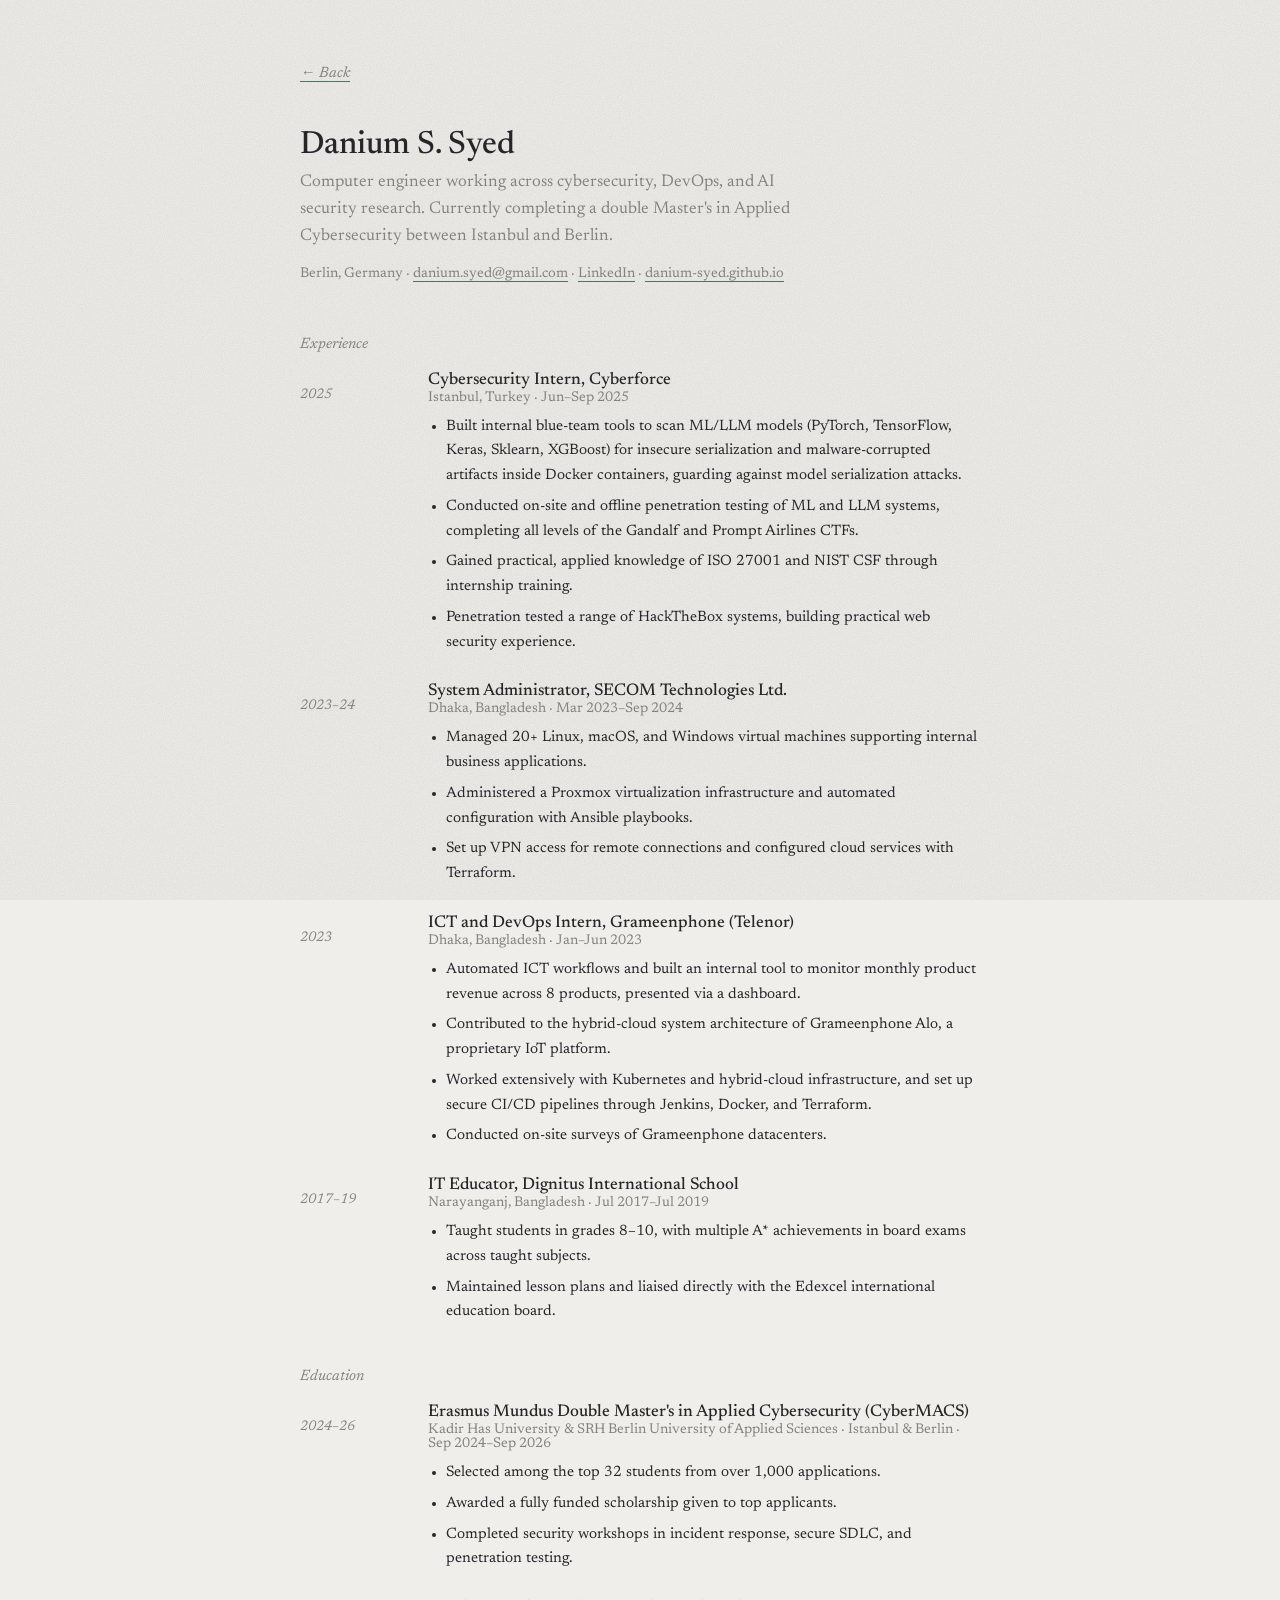
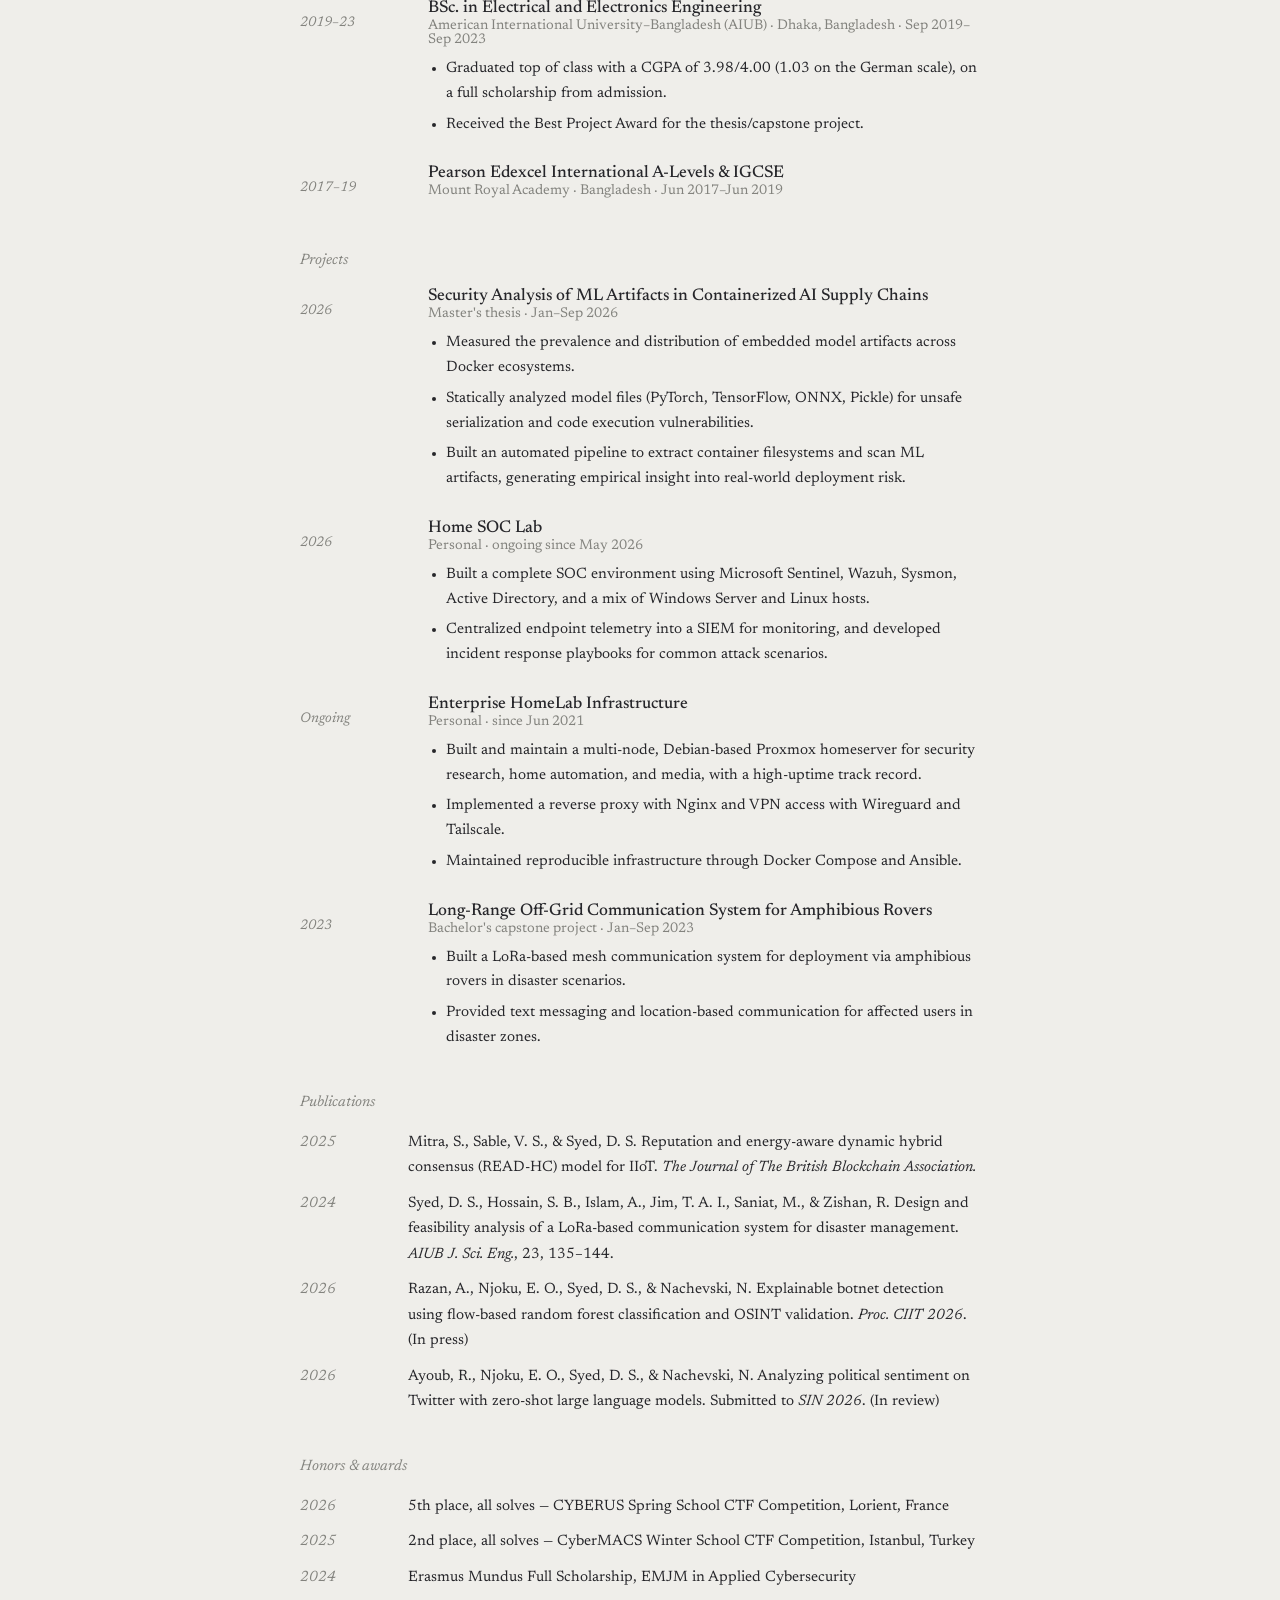
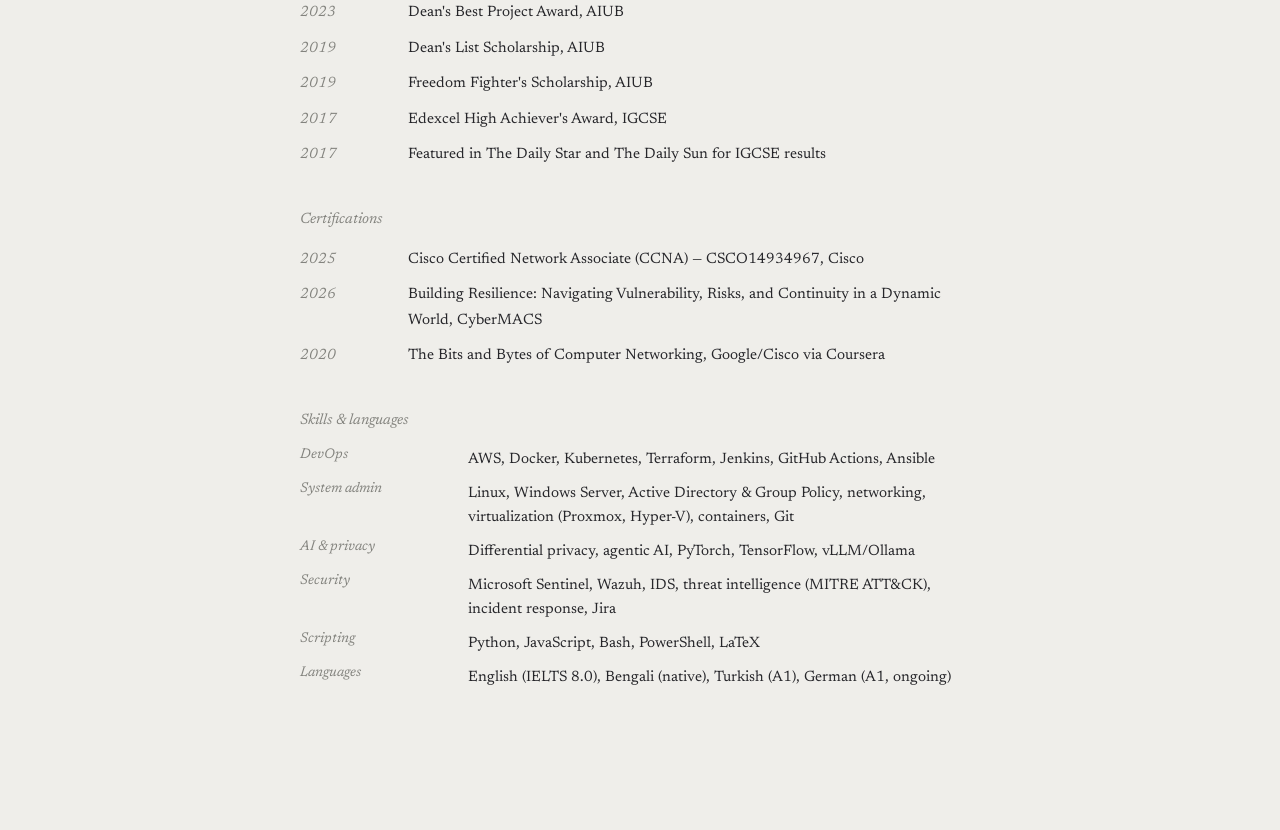
==== cv.html @ ad6dcc41 "put all css in a single stylesheet" ====
<!DOCTYPE html>
<html lang="en">
<head>
<meta charset="UTF-8">
<meta name="viewport" content="width=device-width, initial-scale=1.0">
<title>CV — Danium Syed</title>
<meta name="description" content="Extended CV of Danium Syed — computer engineer working in cybersecurity, DevOps, and AI security research.">
<link rel="preconnect" href="https://fonts.googleapis.com">
<link rel="preconnect" href="https://fonts.gstatic.com" crossorigin>
<link href="https://fonts.googleapis.com/css2?family=Newsreader:ital,wght@0,400;0,500;1,400&display=swap" rel="stylesheet">
<link rel="stylesheet" href="assets/css/main.css">
</head>
<body class="cv-page">

  <svg class="grain" xmlns="http://www.w3.org/2000/svg">
    <filter id="grain-filter">
      <feTurbulence type="fractalNoise" baseFrequency="0.9" numOctaves="2" seed="7" stitchTiles="stitch" result="noise"/>
      <feColorMatrix in="noise" type="matrix"
        values="0 0 0 0 0
                0 0 0 0 0
                0 0 0 0 0
                0 0 0 0.07 0"/>
    </filter>
    <rect width="100%" height="100%" filter="url(#grain-filter)"/>
  </svg>

  <main>
    <a class="back-link" href="index.html">&larr; Back</a>

    <header class="cv-header">
      <h1>Danium S. Syed</h1>
      <p class="tagline">Computer engineer working across cybersecurity, DevOps, and AI security research. Currently completing a double Master's in Applied Cybersecurity between Istanbul and Berlin.</p>
      <p class="contact">
        Berlin, Germany &middot;
        <a href="mailto:danium.syed@gmail.com">danium.syed@gmail.com</a> &middot;
        <a href="https://www.linkedin.com/in/danium-syed/">LinkedIn</a> &middot;
        <a href="https://danium-syed.github.io">danium-syed.github.io</a>
      </p>
    </header>

    <section>
      <h2>Experience</h2>

      <div class="entry">
        <p class="when">2025</p>
        <div>
          <p class="role">Cybersecurity Intern, Cyberforce</p>
          <p class="place">Istanbul, Turkey &middot; Jun&ndash;Sep 2025</p>
          <ul>
            <li>Built internal blue-team tools to scan ML/LLM models (PyTorch, TensorFlow, Keras, Sklearn, XGBoost) for insecure serialization and malware-corrupted artifacts inside Docker containers, guarding against model serialization attacks.</li>
            <li>Conducted on-site and offline penetration testing of ML and LLM systems, completing all levels of the Gandalf and Prompt Airlines CTFs.</li>
            <li>Gained practical, applied knowledge of ISO 27001 and NIST CSF through internship training.</li>
            <li>Penetration tested a range of HackTheBox systems, building practical web security experience.</li>
          </ul>
        </div>
      </div>

      <div class="entry">
        <p class="when">2023&ndash;24</p>
        <div>
          <p class="role">System Administrator, SECOM Technologies Ltd.</p>
          <p class="place">Dhaka, Bangladesh &middot; Mar 2023&ndash;Sep 2024</p>
          <ul>
            <li>Managed 20+ Linux, macOS, and Windows virtual machines supporting internal business applications.</li>
            <li>Administered a Proxmox virtualization infrastructure and automated configuration with Ansible playbooks.</li>
            <li>Set up VPN access for remote connections and configured cloud services with Terraform.</li>
          </ul>
        </div>
      </div>

      <div class="entry">
        <p class="when">2023</p>
        <div>
          <p class="role">ICT and DevOps Intern, Grameenphone (Telenor)</p>
          <p class="place">Dhaka, Bangladesh &middot; Jan&ndash;Jun 2023</p>
          <ul>
            <li>Automated ICT workflows and built an internal tool to monitor monthly product revenue across 8 products, presented via a dashboard.</li>
            <li>Contributed to the hybrid-cloud system architecture of Grameenphone Alo, a proprietary IoT platform.</li>
            <li>Worked extensively with Kubernetes and hybrid-cloud infrastructure, and set up secure CI/CD pipelines through Jenkins, Docker, and Terraform.</li>
            <li>Conducted on-site surveys of Grameenphone datacenters.</li>
          </ul>
        </div>
      </div>

      <div class="entry">
        <p class="when">2017&ndash;19</p>
        <div>
          <p class="role">IT Educator, Dignitus International School</p>
          <p class="place">Narayanganj, Bangladesh &middot; Jul 2017&ndash;Jul 2019</p>
          <ul>
            <li>Taught students in grades 8&ndash;10, with multiple A* achievements in board exams across taught subjects.</li>
            <li>Maintained lesson plans and liaised directly with the Edexcel international education board.</li>
          </ul>
        </div>
      </div>
    </section>

    <section>
      <h2>Education</h2>

      <div class="entry">
        <p class="when">2024&ndash;26</p>
        <div>
          <p class="role">Erasmus Mundus Double Master's in Applied Cybersecurity (CyberMACS)</p>
          <p class="place">Kadir Has University &amp; SRH Berlin University of Applied Sciences &middot; Istanbul &amp; Berlin &middot; Sep 2024&ndash;Sep 2026</p>
          <ul>
            <li>Selected among the top 32 students from over 1,000 applications.</li>
            <li>Awarded a fully funded scholarship given to top applicants.</li>
            <li>Completed security workshops in incident response, secure SDLC, and penetration testing.</li>
          </ul>
        </div>
      </div>

      <div class="entry">
        <p class="when">2019&ndash;23</p>
        <div>
          <p class="role">BSc. in Electrical and Electronics Engineering</p>
          <p class="place">American International University&ndash;Bangladesh (AIUB) &middot; Dhaka, Bangladesh &middot; Sep 2019&ndash;Sep 2023</p>
          <ul>
            <li>Graduated top of class with a CGPA of 3.98/4.00 (1.03 on the German scale), on a full scholarship from admission.</li>
            <li>Received the Best Project Award for the thesis/capstone project.</li>
          </ul>
        </div>
      </div>

      <div class="entry">
        <p class="when">2017&ndash;19</p>
        <div>
          <p class="role">Pearson Edexcel International A-Levels &amp; IGCSE</p>
          <p class="place">Mount Royal Academy &middot; Bangladesh &middot; Jun 2017&ndash;Jun 2019</p>
        </div>
      </div>
    </section>

    <section>
      <h2>Projects</h2>

      <div class="entry">
        <p class="when">2026</p>
        <div>
          <p class="role">Security Analysis of ML Artifacts in Containerized AI Supply Chains</p>
          <p class="place">Master's thesis &middot; Jan&ndash;Sep 2026</p>
          <ul>
            <li>Measured the prevalence and distribution of embedded model artifacts across Docker ecosystems.</li>
            <li>Statically analyzed model files (PyTorch, TensorFlow, ONNX, Pickle) for unsafe serialization and code execution vulnerabilities.</li>
            <li>Built an automated pipeline to extract container filesystems and scan ML artifacts, generating empirical insight into real-world deployment risk.</li>
          </ul>
        </div>
      </div>

      <div class="entry">
        <p class="when">2026</p>
        <div>
          <p class="role">Home SOC Lab</p>
          <p class="place">Personal &middot; ongoing since May 2026</p>
          <ul>
            <li>Built a complete SOC environment using Microsoft Sentinel, Wazuh, Sysmon, Active Directory, and a mix of Windows Server and Linux hosts.</li>
            <li>Centralized endpoint telemetry into a SIEM for monitoring, and developed incident response playbooks for common attack scenarios.</li>
          </ul>
        </div>
      </div>

      <div class="entry">
        <p class="when">Ongoing</p>
        <div>
          <p class="role">Enterprise HomeLab Infrastructure</p>
          <p class="place">Personal &middot; since Jun 2021</p>
          <ul>
            <li>Built and maintain a multi-node, Debian-based Proxmox homeserver for security research, home automation, and media, with a high-uptime track record.</li>
            <li>Implemented a reverse proxy with Nginx and VPN access with Wireguard and Tailscale.</li>
            <li>Maintained reproducible infrastructure through Docker Compose and Ansible.</li>
          </ul>
        </div>
      </div>

      <div class="entry">
        <p class="when">2023</p>
        <div>
          <p class="role">Long-Range Off-Grid Communication System for Amphibious Rovers</p>
          <p class="place">Bachelor's capstone project &middot; Jan&ndash;Sep 2023</p>
          <ul>
            <li>Built a LoRa-based mesh communication system for deployment via amphibious rovers in disaster scenarios.</li>
            <li>Provided text messaging and location-based communication for affected users in disaster zones.</li>
          </ul>
        </div>
      </div>
    </section>

    <section>
      <h2>Publications</h2>
      <ul class="plain-list">
        <li><span class="when">2025</span>Mitra, S., Sable, V. S., &amp; Syed, D. S. Reputation and energy-aware dynamic hybrid consensus (READ-HC) model for IIoT. <em>The Journal of The British Blockchain Association.</em></li>
        <li><span class="when">2024</span>Syed, D. S., Hossain, S. B., Islam, A., Jim, T. A. I., Saniat, M., &amp; Zishan, R. Design and feasibility analysis of a LoRa-based communication system for disaster management. <em>AIUB J. Sci. Eng.</em>, 23, 135&ndash;144.</li>
        <li><span class="when">2026</span>Razan, A., Njoku, E. O., Syed, D. S., &amp; Nachevski, N. Explainable botnet detection using flow-based random forest classification and OSINT validation. <em>Proc. CIIT 2026</em>. (In press)</li>
        <li><span class="when">2026</span>Ayoub, R., Njoku, E. O., Syed, D. S., &amp; Nachevski, N. Analyzing political sentiment on Twitter with zero-shot large language models. Submitted to <em>SIN 2026</em>. (In review)</li>
      </ul>
    </section>

    <section>
      <h2>Honors &amp; awards</h2>
      <ul class="plain-list">
        <li><span class="when">2026</span>5th place, all solves &mdash; CYBERUS Spring School CTF Competition, Lorient, France</li>
        <li><span class="when">2025</span>2nd place, all solves &mdash; CyberMACS Winter School CTF Competition, Istanbul, Turkey</li>
        <li><span class="when">2024</span>Erasmus Mundus Full Scholarship, EMJM in Applied Cybersecurity</li>
        <li><span class="when">2023</span>Dean's Best Project Award, AIUB</li>
        <li><span class="when">2019</span>Dean's List Scholarship, AIUB</li>
        <li><span class="when">2019</span>Freedom Fighter's Scholarship, AIUB</li>
        <li><span class="when">2017</span>Edexcel High Achiever's Award, IGCSE</li>
        <li><span class="when">2017</span>Featured in The Daily Star and The Daily Sun for IGCSE results</li>
      </ul>
    </section>

    <section>
      <h2>Certifications</h2>
      <ul class="plain-list">
        <li><span class="when">2025</span>Cisco Certified Network Associate (CCNA) &mdash; CSCO14934967, Cisco</li>
        <li><span class="when">2026</span>Building Resilience: Navigating Vulnerability, Risks, and Continuity in a Dynamic World, CyberMACS</li>
        <li><span class="when">2020</span>The Bits and Bytes of Computer Networking, Google/Cisco via Coursera</li>
      </ul>
    </section>

    <section>
      <h2>Skills &amp; languages</h2>
      <dl class="skills-grid">
        <dt>DevOps</dt>
        <dd>AWS, Docker, Kubernetes, Terraform, Jenkins, GitHub Actions, Ansible</dd>

        <dt>System admin</dt>
        <dd>Linux, Windows Server, Active Directory &amp; Group Policy, networking, virtualization (Proxmox, Hyper-V), containers, Git</dd>

        <dt>AI &amp; privacy</dt>
        <dd>Differential privacy, agentic AI, PyTorch, TensorFlow, vLLM/Ollama</dd>

        <dt>Security</dt>
        <dd>Microsoft Sentinel, Wazuh, IDS, threat intelligence (MITRE ATT&amp;CK), incident response, Jira</dd>

        <dt>Scripting</dt>
        <dd>Python, JavaScript, Bash, PowerShell, LaTeX</dd>

        <dt>Languages</dt>
        <dd>English (IELTS 8.0), Bengali (native), Turkish (A1), German (A1, ongoing)</dd>
      </dl>
    </section>

  </main>

</body>
</html>
---- assets/css/main.css ----
:root {
  --bg: #EFEEEA;
  --ink: #26262A;
  --ink-muted: #83837E;
  --underline: #4E7360;
  --underline-hover: #345847;
  --max-width: 560px;
}

* { box-sizing: border-box; }

html, body {
  margin: 0;
  padding: 0;
}

body {
  background: var(--bg);
  color: var(--ink);
  font-family: 'Newsreader', Georgia, serif;
  position: relative;
  overflow-x: hidden;
}

/* Grain overlay: fine SVG noise, low opacity, sits above the background,
   below the content. Purely generated — no image file, no extra bytes. */
.grain {
  position: fixed;
  inset: 0;
  width: 100%;
  height: 100%;
  pointer-events: none;
  z-index: 0;
}

main {
  position: relative;
  z-index: 1;
  max-width: var(--max-width);
  animation: fade-in 900ms ease both;
}

@keyframes fade-in {
  from { opacity: 0; }
  to { opacity: 1; }
}

a {
  color: inherit;
  text-decoration: underline;
  text-underline-offset: 4px;
  text-decoration-color: var(--underline);
  transition: text-decoration-color 150ms ease;
}

a:hover,
a:focus-visible {
  text-decoration-color: var(--underline-hover);
}

a:focus-visible {
  outline: 2px solid var(--underline-hover);
  outline-offset: 3px;
  border-radius: 2px;
}

@media (prefers-reduced-motion: reduce) {
  a { transition: none; }
  main { animation: none; }
}

/* ---------- Homepage ---------- */

body.home {
  display: flex;
  align-items: center;
  justify-content: center;
  min-height: 100vh;
  padding: 48px 24px;
}

p.intro {
  font-size: 26px;
  line-height: 1.65;
  margin: 0;
}

@media (max-width: 480px) {
  p.intro {
    font-size: 21px;
  }
}

/* ---------- CV page ---------- */

body.cv-page {
  --max-width: 680px;
  padding: 64px 24px 96px;
}

body.cv-page main {
  margin: 0 auto;
}

.back-link {
  display: inline-block;
  font-style: italic;
  font-size: 15px;
  color: var(--ink-muted);
  margin-bottom: 48px;
}

header.cv-header {
  margin-bottom: 56px;
}

header.cv-header h1 {
  font-size: 32px;
  font-weight: 500;
  margin: 0 0 8px;
}

header.cv-header p.tagline {
  font-size: 17px;
  color: var(--ink-muted);
  margin: 0 0 16px;
  max-width: 520px;
  line-height: 1.6;
}

header.cv-header p.contact {
  font-size: 14px;
  color: var(--ink-muted);
  margin: 0;
}

header.cv-header p.contact a {
  color: var(--ink-muted);
  text-decoration-color: var(--underline);
}

section {
  margin-bottom: 44px;
}

section > h2 {
  font-style: italic;
  font-weight: 400;
  font-size: 15px;
  color: var(--ink-muted);
  margin: 0 0 20px;
}

.entry {
  display: grid;
  grid-template-columns: 108px 1fr;
  gap: 4px 20px;
  margin-bottom: 28px;
}

.entry:last-child {
  margin-bottom: 0;
}

.entry .when {
  font-style: italic;
  font-size: 14px;
  color: var(--ink-muted);
  padding-top: 2px;
}

.entry .role {
  font-size: 17px;
  font-weight: 500;
  margin: 0 0 2px;
}

.entry .place {
  font-size: 14px;
  color: var(--ink-muted);
  margin: 0 0 10px;
}

.entry ul {
  margin: 0;
  padding-left: 18px;
}

.entry li {
  font-size: 15px;
  line-height: 1.65;
  margin-bottom: 6px;
}

.entry li:last-child {
  margin-bottom: 0;
}

.entry p.desc {
  font-size: 15px;
  line-height: 1.65;
  margin: 0;
}

.plain-list {
  list-style: none;
  margin: 0;
  padding: 0;
}

.plain-list li {
  font-size: 15px;
  line-height: 1.7;
  margin-bottom: 10px;
  padding-left: 108px;
  position: relative;
}

.plain-list li:last-child {
  margin-bottom: 0;
}

.plain-list li .when {
  position: absolute;
  left: 0;
  font-style: italic;
  color: var(--ink-muted);
}

.skills-grid {
  display: grid;
  grid-template-columns: 148px 1fr;
  gap: 10px 20px;
}

.skills-grid dt {
  font-size: 14px;
  color: var(--ink-muted);
  font-style: italic;
}

.skills-grid dd {
  font-size: 15px;
  margin: 0;
  line-height: 1.6;
}

@media (max-width: 560px) {
  .entry {
    grid-template-columns: 1fr;
    gap: 2px;
  }
  .entry .when {
    padding-top: 0;
  }
  .plain-list li {
    padding-left: 0;
  }
  .plain-list li .when {
    position: static;
    display: block;
  }
  .skills-grid {
    grid-template-columns: 1fr;
    gap: 2px 0;
  }
  .skills-grid dd {
    margin-bottom: 12px;
  }
}
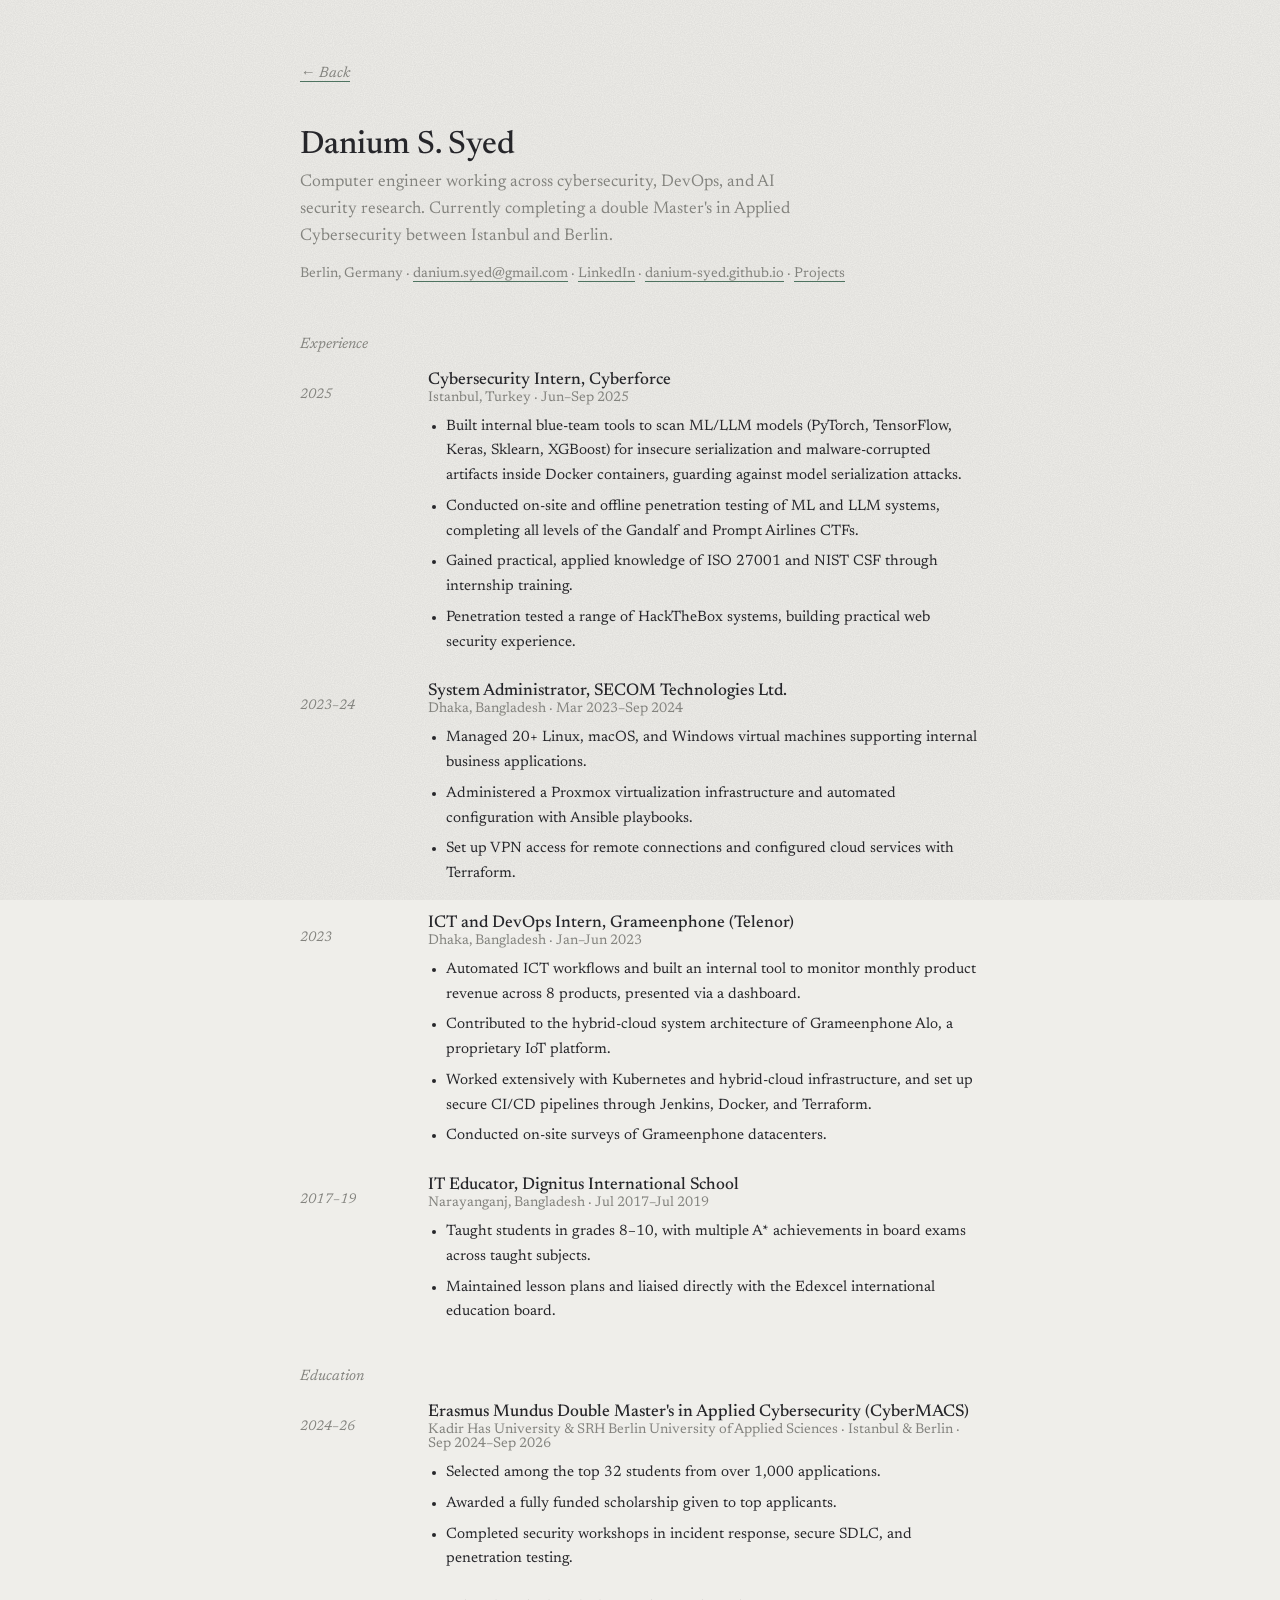
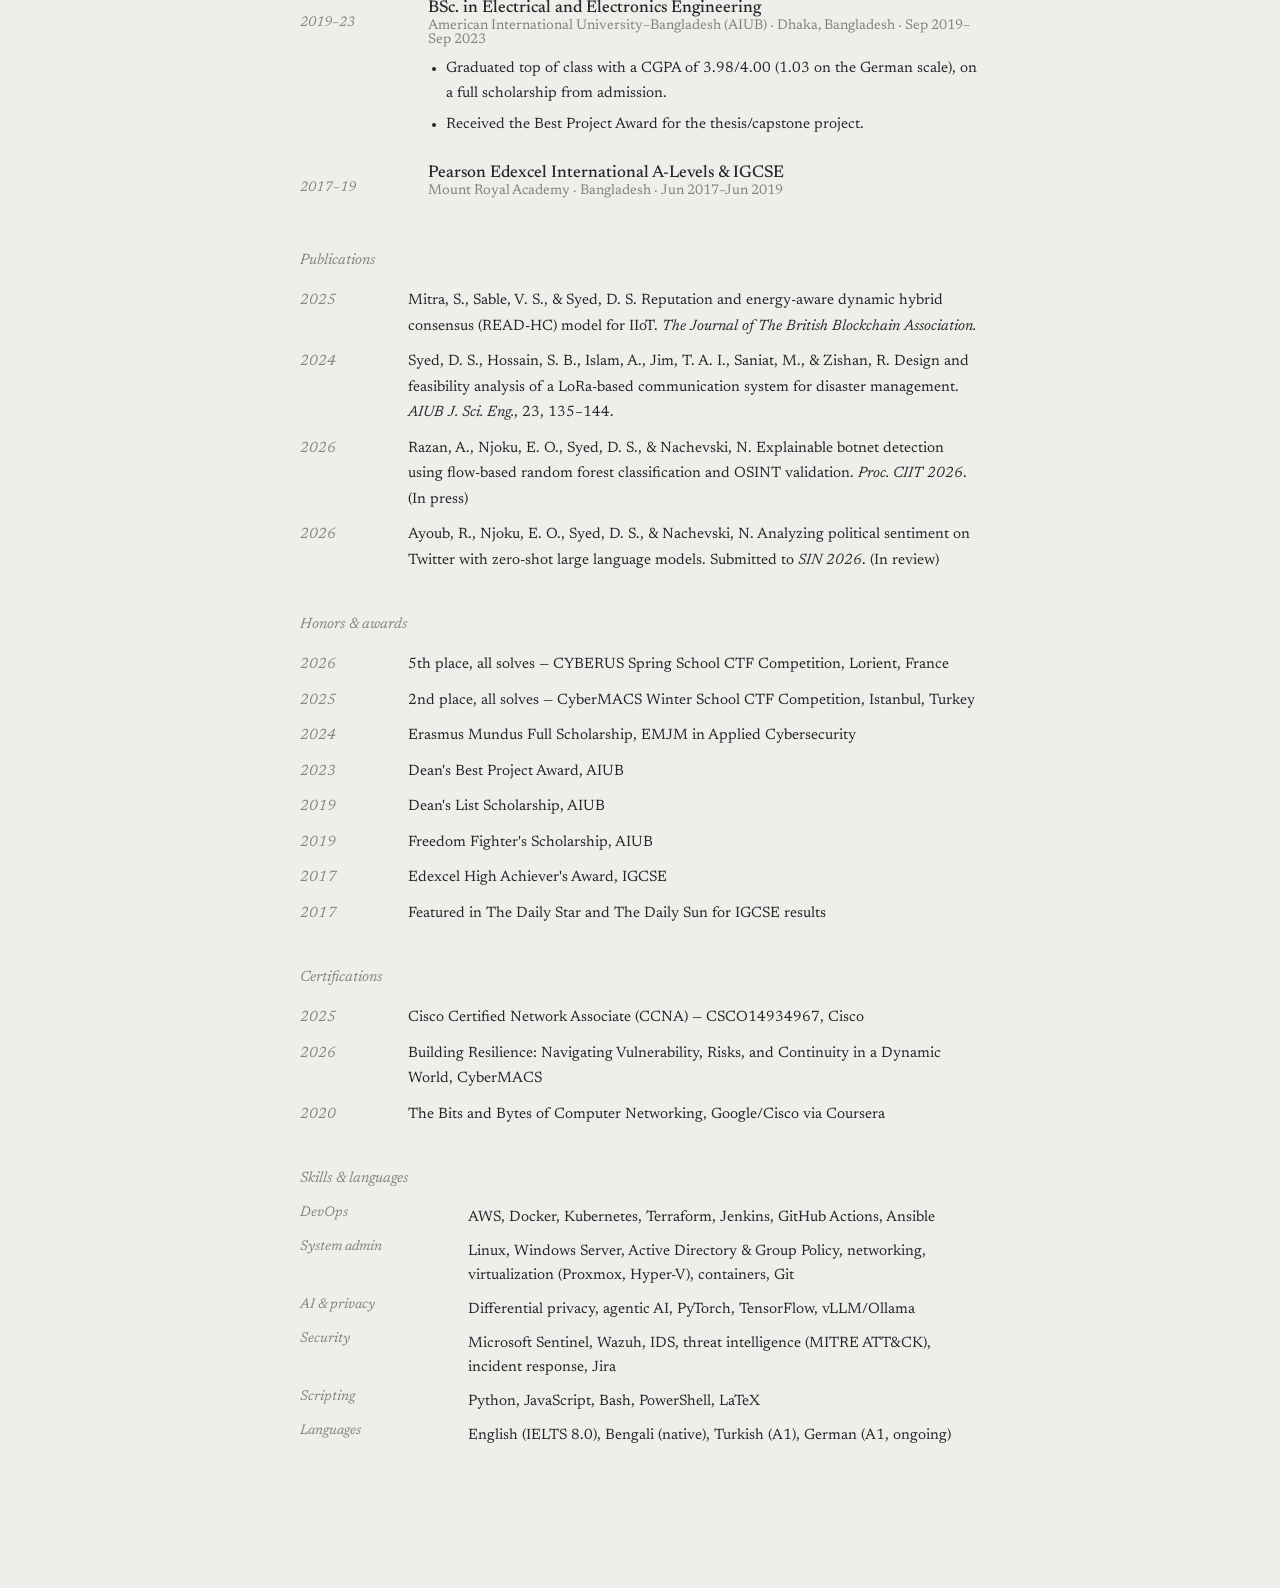
==== commit ed5f7e3f: "updated everything" ====
--- a/cv.html
+++ b/cv.html
@@ -27,14 +27,15 @@
   <main>
     <a class="back-link" href="index.html">&larr; Back</a>
 
-    <header class="cv-header">
+    <header class="page-header">
       <h1>Danium S. Syed</h1>
       <p class="tagline">Computer engineer working across cybersecurity, DevOps, and AI security research. Currently completing a double Master's in Applied Cybersecurity between Istanbul and Berlin.</p>
       <p class="contact">
         Berlin, Germany &middot;
         <a href="mailto:danium.syed@gmail.com">danium.syed@gmail.com</a> &middot;
         <a href="https://www.linkedin.com/in/danium-syed/">LinkedIn</a> &middot;
-        <a href="https://danium-syed.github.io">danium-syed.github.io</a>
+        <a href="https://danium-syed.github.io">danium-syed.github.io</a> &middot;
+        <a href="projects.html">Projects</a>
       </p>
     </header>
 
@@ -133,60 +134,6 @@
     </section>
 
     <section>
-      <h2>Projects</h2>
-
-      <div class="entry">
-        <p class="when">2026</p>
-        <div>
-          <p class="role">Security Analysis of ML Artifacts in Containerized AI Supply Chains</p>
-          <p class="place">Master's thesis &middot; Jan&ndash;Sep 2026</p>
-          <ul>
-            <li>Measured the prevalence and distribution of embedded model artifacts across Docker ecosystems.</li>
-            <li>Statically analyzed model files (PyTorch, TensorFlow, ONNX, Pickle) for unsafe serialization and code execution vulnerabilities.</li>
-            <li>Built an automated pipeline to extract container filesystems and scan ML artifacts, generating empirical insight into real-world deployment risk.</li>
-          </ul>
-        </div>
-      </div>
-
-      <div class="entry">
-        <p class="when">2026</p>
-        <div>
-          <p class="role">Home SOC Lab</p>
-          <p class="place">Personal &middot; ongoing since May 2026</p>
-          <ul>
-            <li>Built a complete SOC environment using Microsoft Sentinel, Wazuh, Sysmon, Active Directory, and a mix of Windows Server and Linux hosts.</li>
-            <li>Centralized endpoint telemetry into a SIEM for monitoring, and developed incident response playbooks for common attack scenarios.</li>
-          </ul>
-        </div>
-      </div>
-
-      <div class="entry">
-        <p class="when">Ongoing</p>
-        <div>
-          <p class="role">Enterprise HomeLab Infrastructure</p>
-          <p class="place">Personal &middot; since Jun 2021</p>
-          <ul>
-            <li>Built and maintain a multi-node, Debian-based Proxmox homeserver for security research, home automation, and media, with a high-uptime track record.</li>
-            <li>Implemented a reverse proxy with Nginx and VPN access with Wireguard and Tailscale.</li>
-            <li>Maintained reproducible infrastructure through Docker Compose and Ansible.</li>
-          </ul>
-        </div>
-      </div>
-
-      <div class="entry">
-        <p class="when">2023</p>
-        <div>
-          <p class="role">Long-Range Off-Grid Communication System for Amphibious Rovers</p>
-          <p class="place">Bachelor's capstone project &middot; Jan&ndash;Sep 2023</p>
-          <ul>
-            <li>Built a LoRa-based mesh communication system for deployment via amphibious rovers in disaster scenarios.</li>
-            <li>Provided text messaging and location-based communication for affected users in disaster zones.</li>
-          </ul>
-        </div>
-      </div>
-    </section>
-
-    <section>
       <h2>Publications</h2>
       <ul class="plain-list">
         <li><span class="when">2025</span>Mitra, S., Sable, V. S., &amp; Syed, D. S. Reputation and energy-aware dynamic hybrid consensus (READ-HC) model for IIoT. <em>The Journal of The British Blockchain Association.</em></li>
@@ -245,4 +192,4 @@
   </main>
 
 </body>
-</html>+</html>
--- a/assets/css/main.css
+++ b/assets/css/main.css
@@ -91,14 +91,16 @@
   }
 }
 
-/* ---------- CV page ---------- */
-
-body.cv-page {
+/* ---------- Long-form pages (CV, projects) ---------- */
+
+body.cv-page,
+body.projects-page {
   --max-width: 680px;
   padding: 64px 24px 96px;
 }
 
-body.cv-page main {
+body.cv-page main,
+body.projects-page main {
   margin: 0 auto;
 }
 
@@ -110,17 +112,17 @@
   margin-bottom: 48px;
 }
 
-header.cv-header {
+header.page-header {
   margin-bottom: 56px;
 }
 
-header.cv-header h1 {
+header.page-header h1 {
   font-size: 32px;
   font-weight: 500;
   margin: 0 0 8px;
 }
 
-header.cv-header p.tagline {
+header.page-header p.tagline {
   font-size: 17px;
   color: var(--ink-muted);
   margin: 0 0 16px;
@@ -128,13 +130,13 @@
   line-height: 1.6;
 }
 
-header.cv-header p.contact {
-  font-size: 14px;
-  color: var(--ink-muted);
-  margin: 0;
-}
-
-header.cv-header p.contact a {
+header.page-header p.contact {
+  font-size: 14px;
+  color: var(--ink-muted);
+  margin: 0;
+}
+
+header.page-header p.contact a {
   color: var(--ink-muted);
   text-decoration-color: var(--underline);
 }
@@ -267,4 +269,4 @@
   .skills-grid dd {
     margin-bottom: 12px;
   }
-}+}
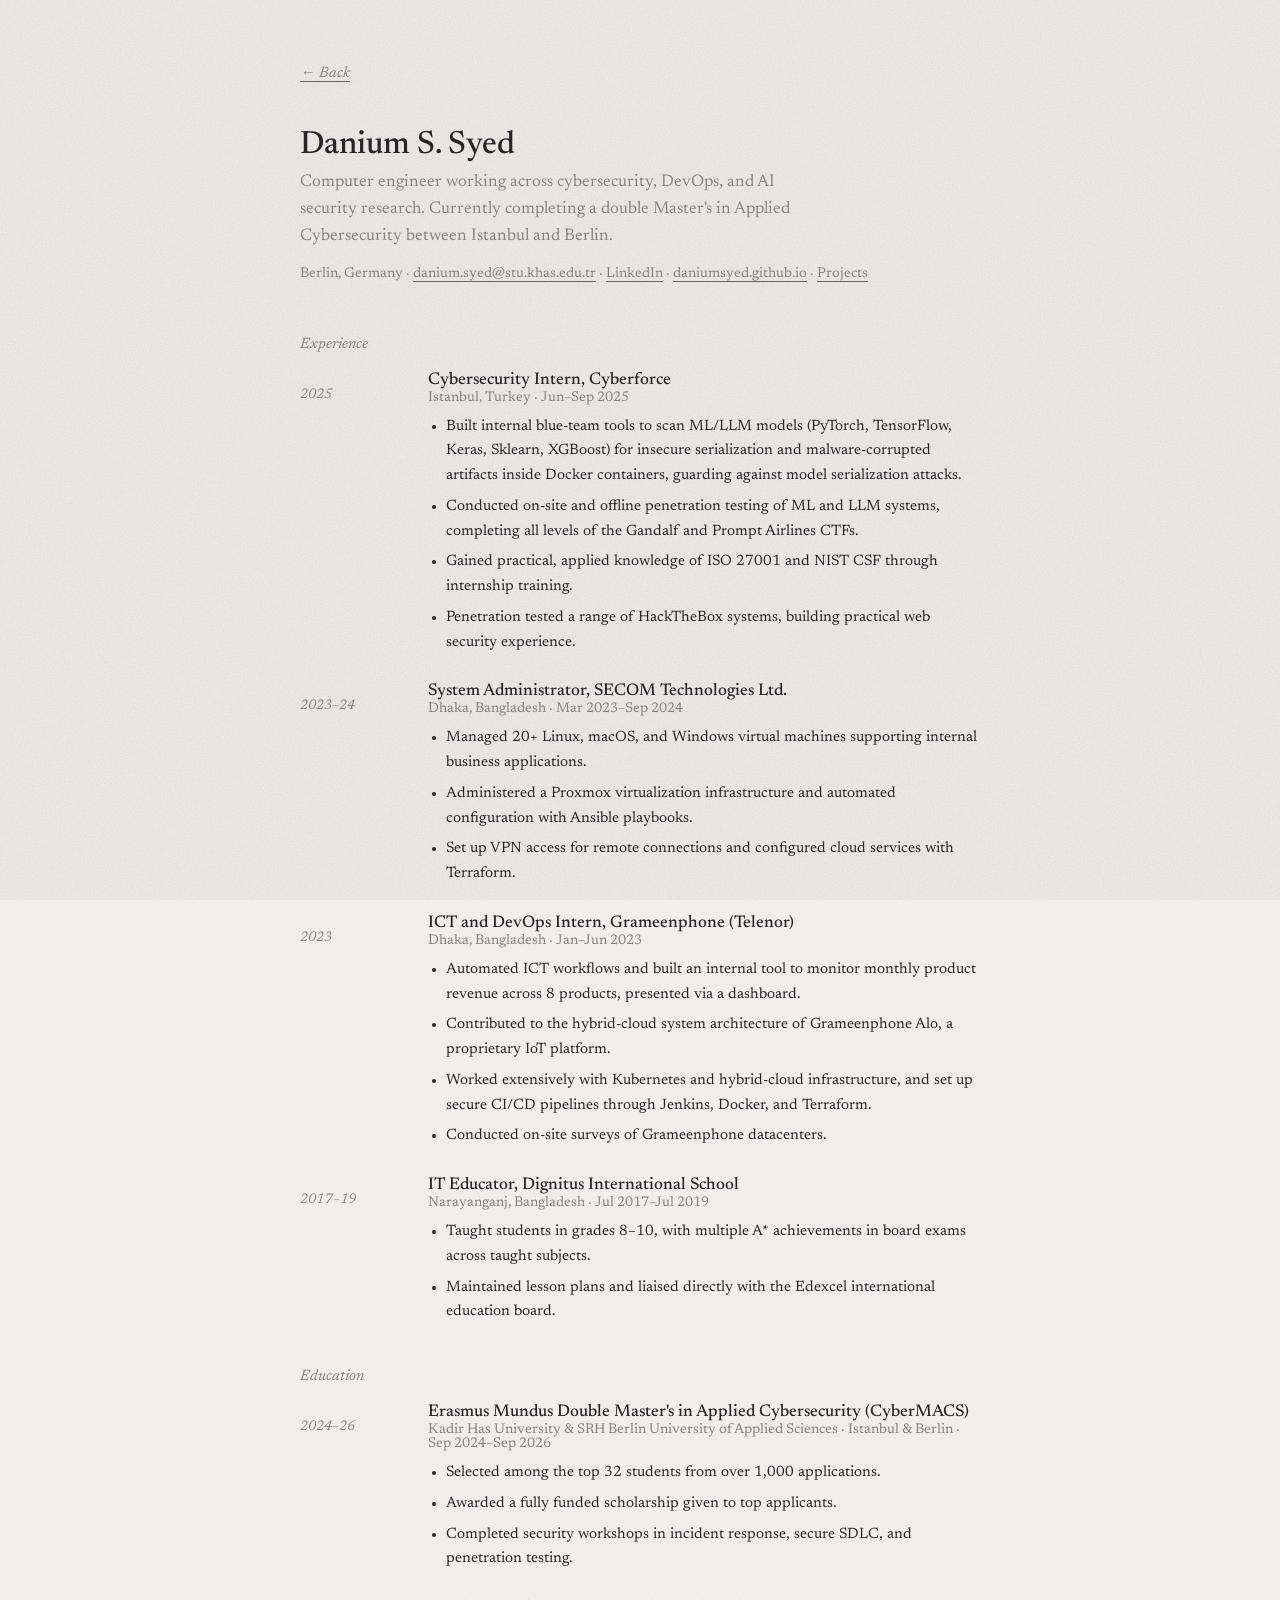
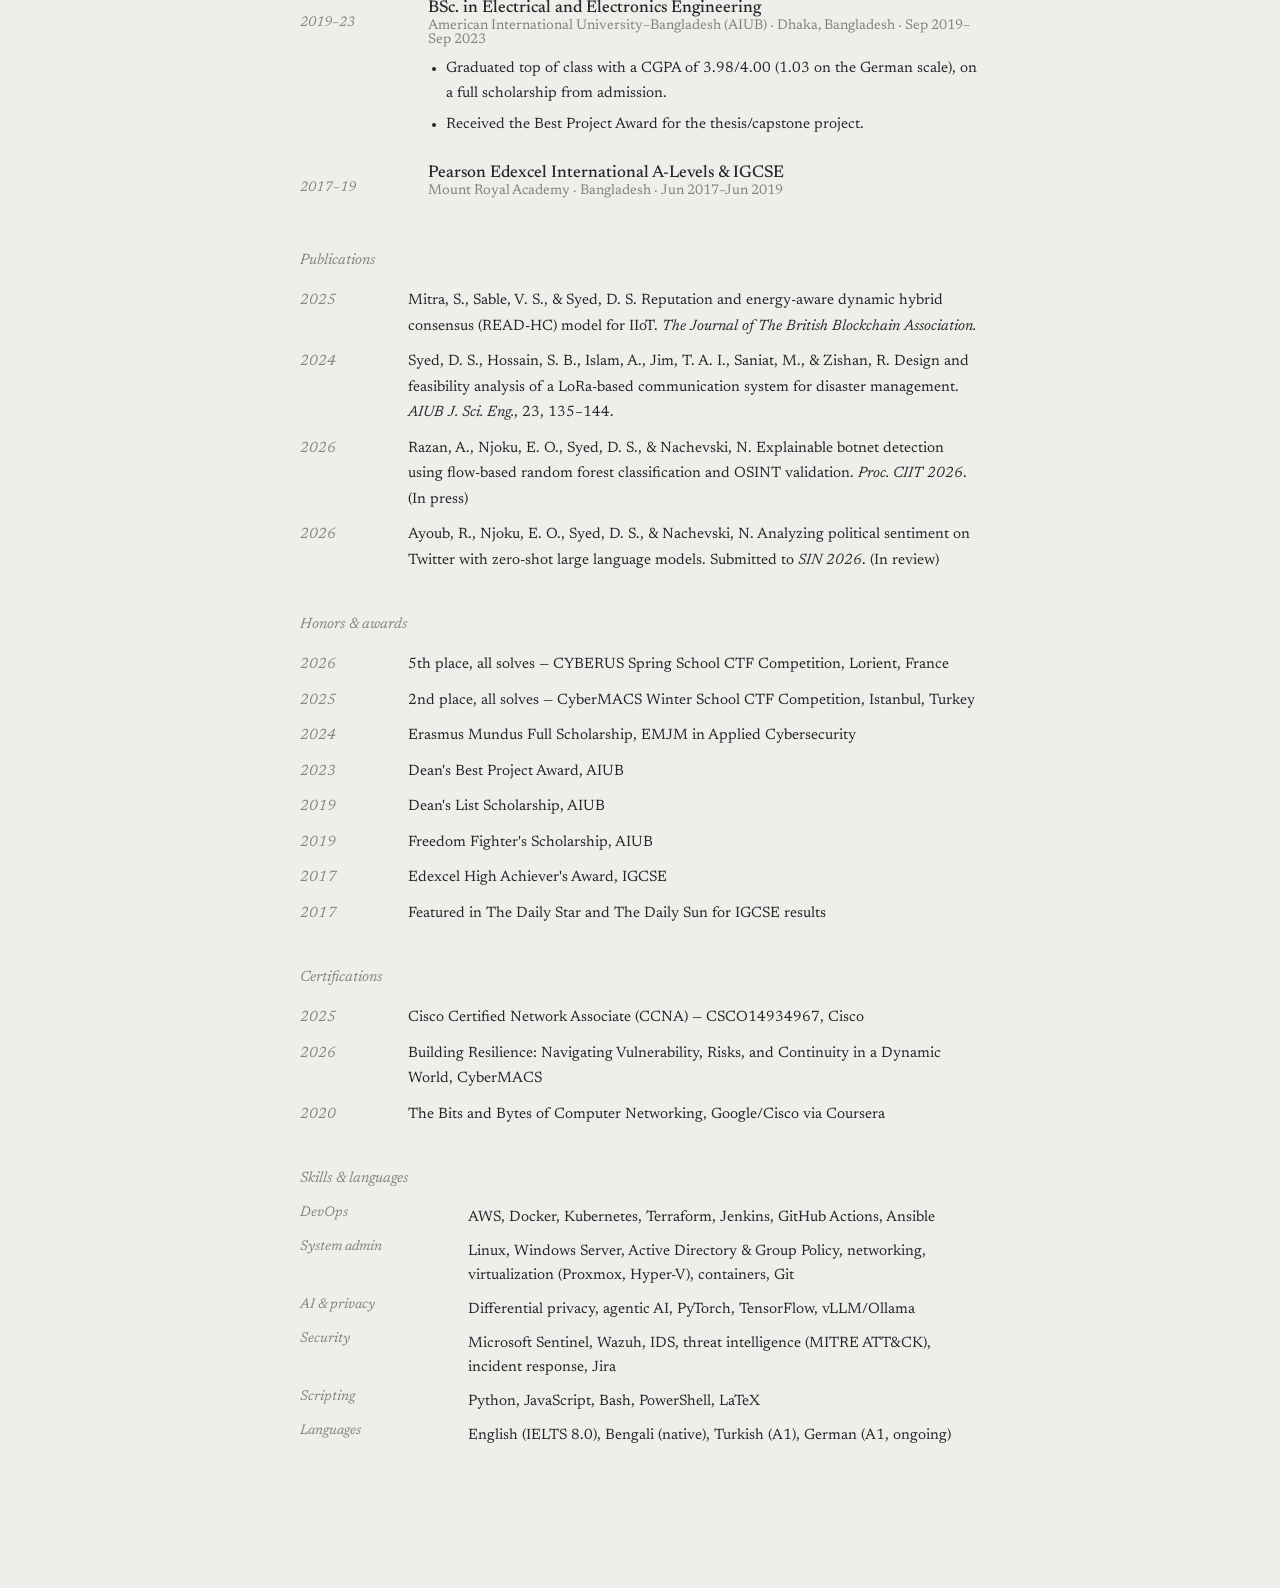
==== commit 38868096: "Update email and personal website links in cv.html" ====
--- a/cv.html
+++ b/cv.html
@@ -32,9 +32,9 @@
       <p class="tagline">Computer engineer working across cybersecurity, DevOps, and AI security research. Currently completing a double Master's in Applied Cybersecurity between Istanbul and Berlin.</p>
       <p class="contact">
         Berlin, Germany &middot;
-        <a href="mailto:danium.syed@gmail.com">danium.syed@gmail.com</a> &middot;
+        <a href="mailto:danium.syed@stu.khas.edu.tr">danium.syed@stu.khas.edu.tr</a> &middot;
         <a href="https://www.linkedin.com/in/danium-syed/">LinkedIn</a> &middot;
-        <a href="https://danium-syed.github.io">danium-syed.github.io</a> &middot;
+        <a href="https://daniumsyed.github.io">daniumsyed.github.io</a> &middot;
         <a href="projects.html">Projects</a>
       </p>
     </header>
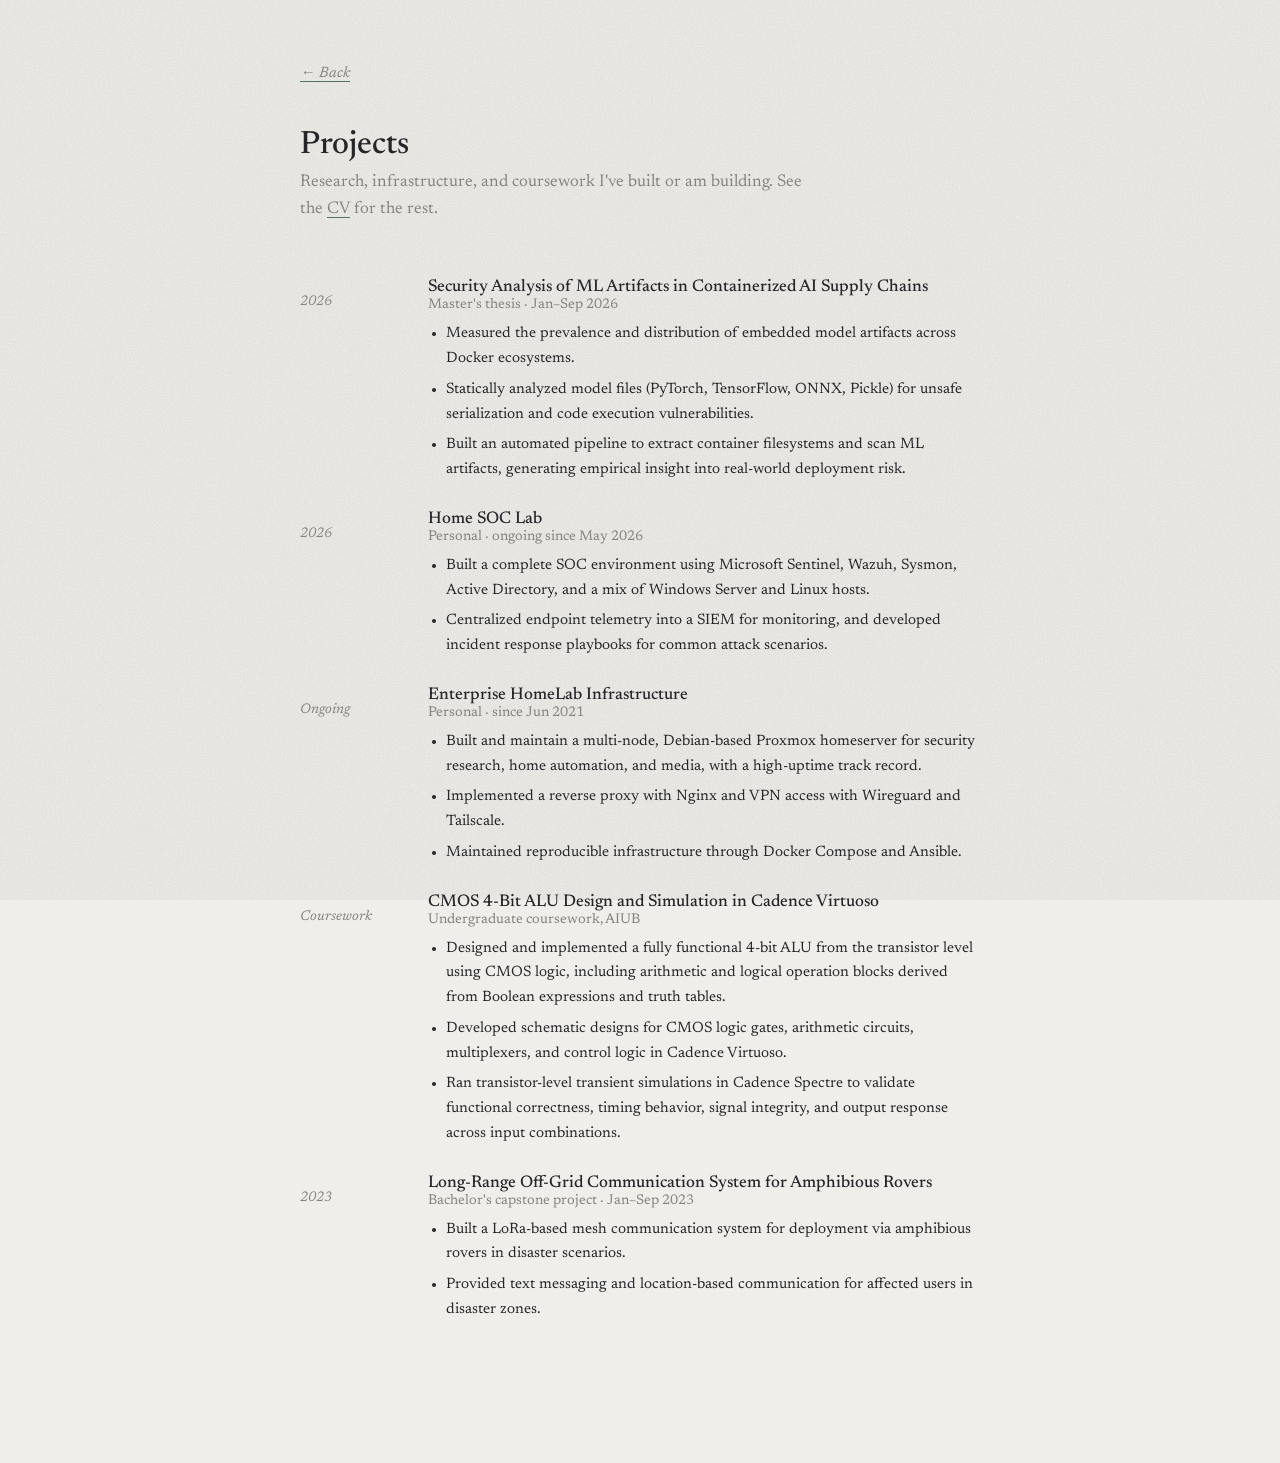
==== commit 742d85b1: "Revert "updated everything" This reverts commit ed5f7e3fc17c2ea0970831bf1068e2fb9df0897f." ====
--- a/cv.html
+++ b/cv.html
@@ -3,14 +3,14 @@
 <head>
 <meta charset="UTF-8">
 <meta name="viewport" content="width=device-width, initial-scale=1.0">
-<title>CV — Danium Syed</title>
-<meta name="description" content="Extended CV of Danium Syed — computer engineer working in cybersecurity, DevOps, and AI security research.">
+<title>Projects — Danium Syed</title>
+<meta name="description" content="Projects by Danium Syed — security research, infrastructure, and coursework.">
 <link rel="preconnect" href="https://fonts.googleapis.com">
 <link rel="preconnect" href="https://fonts.gstatic.com" crossorigin>
 <link href="https://fonts.googleapis.com/css2?family=Newsreader:ital,wght@0,400;0,500;1,400&display=swap" rel="stylesheet">
 <link rel="stylesheet" href="assets/css/main.css">
 </head>
-<body class="cv-page">
+<body class="projects-page">
 
   <svg class="grain" xmlns="http://www.w3.org/2000/svg">
     <filter id="grain-filter">
@@ -28,43 +28,58 @@
     <a class="back-link" href="index.html">&larr; Back</a>
 
     <header class="page-header">
-      <h1>Danium S. Syed</h1>
-      <p class="tagline">Computer engineer working across cybersecurity, DevOps, and AI security research. Currently completing a double Master's in Applied Cybersecurity between Istanbul and Berlin.</p>
-      <p class="contact">
-        Berlin, Germany &middot;
-        <a href="mailto:danium.syed@stu.khas.edu.tr">danium.syed@stu.khas.edu.tr</a> &middot;
-        <a href="https://www.linkedin.com/in/danium-syed/">LinkedIn</a> &middot;
-        <a href="https://daniumsyed.github.io">daniumsyed.github.io</a> &middot;
-        <a href="projects.html">Projects</a>
-      </p>
+      <h1>Projects</h1>
+      <p class="tagline">Research, infrastructure, and coursework I've built or am building. See the <a href="cv.html">CV</a> for the rest.</p>
     </header>
 
     <section>
-      <h2>Experience</h2>
-
       <div class="entry">
-        <p class="when">2025</p>
+        <p class="when">2026</p>
         <div>
-          <p class="role">Cybersecurity Intern, Cyberforce</p>
-          <p class="place">Istanbul, Turkey &middot; Jun&ndash;Sep 2025</p>
+          <p class="role">Security Analysis of ML Artifacts in Containerized AI Supply Chains</p>
+          <p class="place">Master's thesis &middot; Jan&ndash;Sep 2026</p>
           <ul>
-            <li>Built internal blue-team tools to scan ML/LLM models (PyTorch, TensorFlow, Keras, Sklearn, XGBoost) for insecure serialization and malware-corrupted artifacts inside Docker containers, guarding against model serialization attacks.</li>
-            <li>Conducted on-site and offline penetration testing of ML and LLM systems, completing all levels of the Gandalf and Prompt Airlines CTFs.</li>
-            <li>Gained practical, applied knowledge of ISO 27001 and NIST CSF through internship training.</li>
-            <li>Penetration tested a range of HackTheBox systems, building practical web security experience.</li>
+            <li>Measured the prevalence and distribution of embedded model artifacts across Docker ecosystems.</li>
+            <li>Statically analyzed model files (PyTorch, TensorFlow, ONNX, Pickle) for unsafe serialization and code execution vulnerabilities.</li>
+            <li>Built an automated pipeline to extract container filesystems and scan ML artifacts, generating empirical insight into real-world deployment risk.</li>
           </ul>
         </div>
       </div>
 
       <div class="entry">
-        <p class="when">2023&ndash;24</p>
+        <p class="when">2026</p>
         <div>
-          <p class="role">System Administrator, SECOM Technologies Ltd.</p>
-          <p class="place">Dhaka, Bangladesh &middot; Mar 2023&ndash;Sep 2024</p>
+          <p class="role">Home SOC Lab</p>
+          <p class="place">Personal &middot; ongoing since May 2026</p>
           <ul>
-            <li>Managed 20+ Linux, macOS, and Windows virtual machines supporting internal business applications.</li>
-            <li>Administered a Proxmox virtualization infrastructure and automated configuration with Ansible playbooks.</li>
-            <li>Set up VPN access for remote connections and configured cloud services with Terraform.</li>
+            <li>Built a complete SOC environment using Microsoft Sentinel, Wazuh, Sysmon, Active Directory, and a mix of Windows Server and Linux hosts.</li>
+            <li>Centralized endpoint telemetry into a SIEM for monitoring, and developed incident response playbooks for common attack scenarios.</li>
+          </ul>
+        </div>
+      </div>
+
+      <div class="entry">
+        <p class="when">Ongoing</p>
+        <div>
+          <p class="role">Enterprise HomeLab Infrastructure</p>
+          <p class="place">Personal &middot; since Jun 2021</p>
+          <ul>
+            <li>Built and maintain a multi-node, Debian-based Proxmox homeserver for security research, home automation, and media, with a high-uptime track record.</li>
+            <li>Implemented a reverse proxy with Nginx and VPN access with Wireguard and Tailscale.</li>
+            <li>Maintained reproducible infrastructure through Docker Compose and Ansible.</li>
+          </ul>
+        </div>
+      </div>
+
+      <div class="entry">
+        <p class="when">Coursework</p>
+        <div>
+          <p class="role">CMOS 4-Bit ALU Design and Simulation in Cadence Virtuoso</p>
+          <p class="place">Undergraduate coursework, AIUB</p>
+          <ul>
+            <li>Designed and implemented a fully functional 4-bit ALU from the transistor level using CMOS logic, including arithmetic and logical operation blocks derived from Boolean expressions and truth tables.</li>
+            <li>Developed schematic designs for CMOS logic gates, arithmetic circuits, multiplexers, and control logic in Cadence Virtuoso.</li>
+            <li>Ran transistor-level transient simulations in Cadence Spectre to validate functional correctness, timing behavior, signal integrity, and output response across input combinations.</li>
           </ul>
         </div>
       </div>
@@ -72,124 +87,17 @@
       <div class="entry">
         <p class="when">2023</p>
         <div>
-          <p class="role">ICT and DevOps Intern, Grameenphone (Telenor)</p>
-          <p class="place">Dhaka, Bangladesh &middot; Jan&ndash;Jun 2023</p>
+          <p class="role">Long-Range Off-Grid Communication System for Amphibious Rovers</p>
+          <p class="place">Bachelor's capstone project &middot; Jan&ndash;Sep 2023</p>
           <ul>
-            <li>Automated ICT workflows and built an internal tool to monitor monthly product revenue across 8 products, presented via a dashboard.</li>
-            <li>Contributed to the hybrid-cloud system architecture of Grameenphone Alo, a proprietary IoT platform.</li>
-            <li>Worked extensively with Kubernetes and hybrid-cloud infrastructure, and set up secure CI/CD pipelines through Jenkins, Docker, and Terraform.</li>
-            <li>Conducted on-site surveys of Grameenphone datacenters.</li>
-          </ul>
-        </div>
-      </div>
-
-      <div class="entry">
-        <p class="when">2017&ndash;19</p>
-        <div>
-          <p class="role">IT Educator, Dignitus International School</p>
-          <p class="place">Narayanganj, Bangladesh &middot; Jul 2017&ndash;Jul 2019</p>
-          <ul>
-            <li>Taught students in grades 8&ndash;10, with multiple A* achievements in board exams across taught subjects.</li>
-            <li>Maintained lesson plans and liaised directly with the Edexcel international education board.</li>
+            <li>Built a LoRa-based mesh communication system for deployment via amphibious rovers in disaster scenarios.</li>
+            <li>Provided text messaging and location-based communication for affected users in disaster zones.</li>
           </ul>
         </div>
       </div>
     </section>
 
-    <section>
-      <h2>Education</h2>
-
-      <div class="entry">
-        <p class="when">2024&ndash;26</p>
-        <div>
-          <p class="role">Erasmus Mundus Double Master's in Applied Cybersecurity (CyberMACS)</p>
-          <p class="place">Kadir Has University &amp; SRH Berlin University of Applied Sciences &middot; Istanbul &amp; Berlin &middot; Sep 2024&ndash;Sep 2026</p>
-          <ul>
-            <li>Selected among the top 32 students from over 1,000 applications.</li>
-            <li>Awarded a fully funded scholarship given to top applicants.</li>
-            <li>Completed security workshops in incident response, secure SDLC, and penetration testing.</li>
-          </ul>
-        </div>
-      </div>
-
-      <div class="entry">
-        <p class="when">2019&ndash;23</p>
-        <div>
-          <p class="role">BSc. in Electrical and Electronics Engineering</p>
-          <p class="place">American International University&ndash;Bangladesh (AIUB) &middot; Dhaka, Bangladesh &middot; Sep 2019&ndash;Sep 2023</p>
-          <ul>
-            <li>Graduated top of class with a CGPA of 3.98/4.00 (1.03 on the German scale), on a full scholarship from admission.</li>
-            <li>Received the Best Project Award for the thesis/capstone project.</li>
-          </ul>
-        </div>
-      </div>
-
-      <div class="entry">
-        <p class="when">2017&ndash;19</p>
-        <div>
-          <p class="role">Pearson Edexcel International A-Levels &amp; IGCSE</p>
-          <p class="place">Mount Royal Academy &middot; Bangladesh &middot; Jun 2017&ndash;Jun 2019</p>
-        </div>
-      </div>
-    </section>
-
-    <section>
-      <h2>Publications</h2>
-      <ul class="plain-list">
-        <li><span class="when">2025</span>Mitra, S., Sable, V. S., &amp; Syed, D. S. Reputation and energy-aware dynamic hybrid consensus (READ-HC) model for IIoT. <em>The Journal of The British Blockchain Association.</em></li>
-        <li><span class="when">2024</span>Syed, D. S., Hossain, S. B., Islam, A., Jim, T. A. I., Saniat, M., &amp; Zishan, R. Design and feasibility analysis of a LoRa-based communication system for disaster management. <em>AIUB J. Sci. Eng.</em>, 23, 135&ndash;144.</li>
-        <li><span class="when">2026</span>Razan, A., Njoku, E. O., Syed, D. S., &amp; Nachevski, N. Explainable botnet detection using flow-based random forest classification and OSINT validation. <em>Proc. CIIT 2026</em>. (In press)</li>
-        <li><span class="when">2026</span>Ayoub, R., Njoku, E. O., Syed, D. S., &amp; Nachevski, N. Analyzing political sentiment on Twitter with zero-shot large language models. Submitted to <em>SIN 2026</em>. (In review)</li>
-      </ul>
-    </section>
-
-    <section>
-      <h2>Honors &amp; awards</h2>
-      <ul class="plain-list">
-        <li><span class="when">2026</span>5th place, all solves &mdash; CYBERUS Spring School CTF Competition, Lorient, France</li>
-        <li><span class="when">2025</span>2nd place, all solves &mdash; CyberMACS Winter School CTF Competition, Istanbul, Turkey</li>
-        <li><span class="when">2024</span>Erasmus Mundus Full Scholarship, EMJM in Applied Cybersecurity</li>
-        <li><span class="when">2023</span>Dean's Best Project Award, AIUB</li>
-        <li><span class="when">2019</span>Dean's List Scholarship, AIUB</li>
-        <li><span class="when">2019</span>Freedom Fighter's Scholarship, AIUB</li>
-        <li><span class="when">2017</span>Edexcel High Achiever's Award, IGCSE</li>
-        <li><span class="when">2017</span>Featured in The Daily Star and The Daily Sun for IGCSE results</li>
-      </ul>
-    </section>
-
-    <section>
-      <h2>Certifications</h2>
-      <ul class="plain-list">
-        <li><span class="when">2025</span>Cisco Certified Network Associate (CCNA) &mdash; CSCO14934967, Cisco</li>
-        <li><span class="when">2026</span>Building Resilience: Navigating Vulnerability, Risks, and Continuity in a Dynamic World, CyberMACS</li>
-        <li><span class="when">2020</span>The Bits and Bytes of Computer Networking, Google/Cisco via Coursera</li>
-      </ul>
-    </section>
-
-    <section>
-      <h2>Skills &amp; languages</h2>
-      <dl class="skills-grid">
-        <dt>DevOps</dt>
-        <dd>AWS, Docker, Kubernetes, Terraform, Jenkins, GitHub Actions, Ansible</dd>
-
-        <dt>System admin</dt>
-        <dd>Linux, Windows Server, Active Directory &amp; Group Policy, networking, virtualization (Proxmox, Hyper-V), containers, Git</dd>
-
-        <dt>AI &amp; privacy</dt>
-        <dd>Differential privacy, agentic AI, PyTorch, TensorFlow, vLLM/Ollama</dd>
-
-        <dt>Security</dt>
-        <dd>Microsoft Sentinel, Wazuh, IDS, threat intelligence (MITRE ATT&amp;CK), incident response, Jira</dd>
-
-        <dt>Scripting</dt>
-        <dd>Python, JavaScript, Bash, PowerShell, LaTeX</dd>
-
-        <dt>Languages</dt>
-        <dd>English (IELTS 8.0), Bengali (native), Turkish (A1), German (A1, ongoing)</dd>
-      </dl>
-    </section>
-
   </main>
 
 </body>
-</html>
+</html>
--- a/assets/css/main.css
+++ b/assets/css/main.css
@@ -67,6 +67,7 @@
 @media (prefers-reduced-motion: reduce) {
   a { transition: none; }
   main { animation: none; }
+  body.home { animation: none; }
 }
 
 /* ---------- Homepage ---------- */
@@ -77,6 +78,20 @@
   justify-content: center;
   min-height: 100vh;
   padding: 48px 24px;
+  background-color: var(--bg);
+  background-image:
+    radial-gradient(circle at 20% 25%, rgba(143, 194, 163, 0.30), transparent 55%),
+    radial-gradient(circle at 80% 75%, rgba(185, 158, 118, 0.24), transparent 55%),
+    radial-gradient(circle at 50% 50%, rgba(131, 131, 126, 0.18), transparent 60%);
+  background-size: 200% 200%;
+  background-repeat: no-repeat;
+  animation: ambient-shift 34s ease-in-out infinite alternate;
+}
+
+@keyframes ambient-shift {
+  0%   { background-position: 0% 0%,   100% 100%, 50% 50%; }
+  50%  { background-position: 60% 40%, 30% 70%,   40% 60%; }
+  100% { background-position: 100% 100%, 0% 0%,   60% 40%; }
 }
 
 p.intro {
@@ -269,4 +284,4 @@
   .skills-grid dd {
     margin-bottom: 12px;
   }
-}
+}
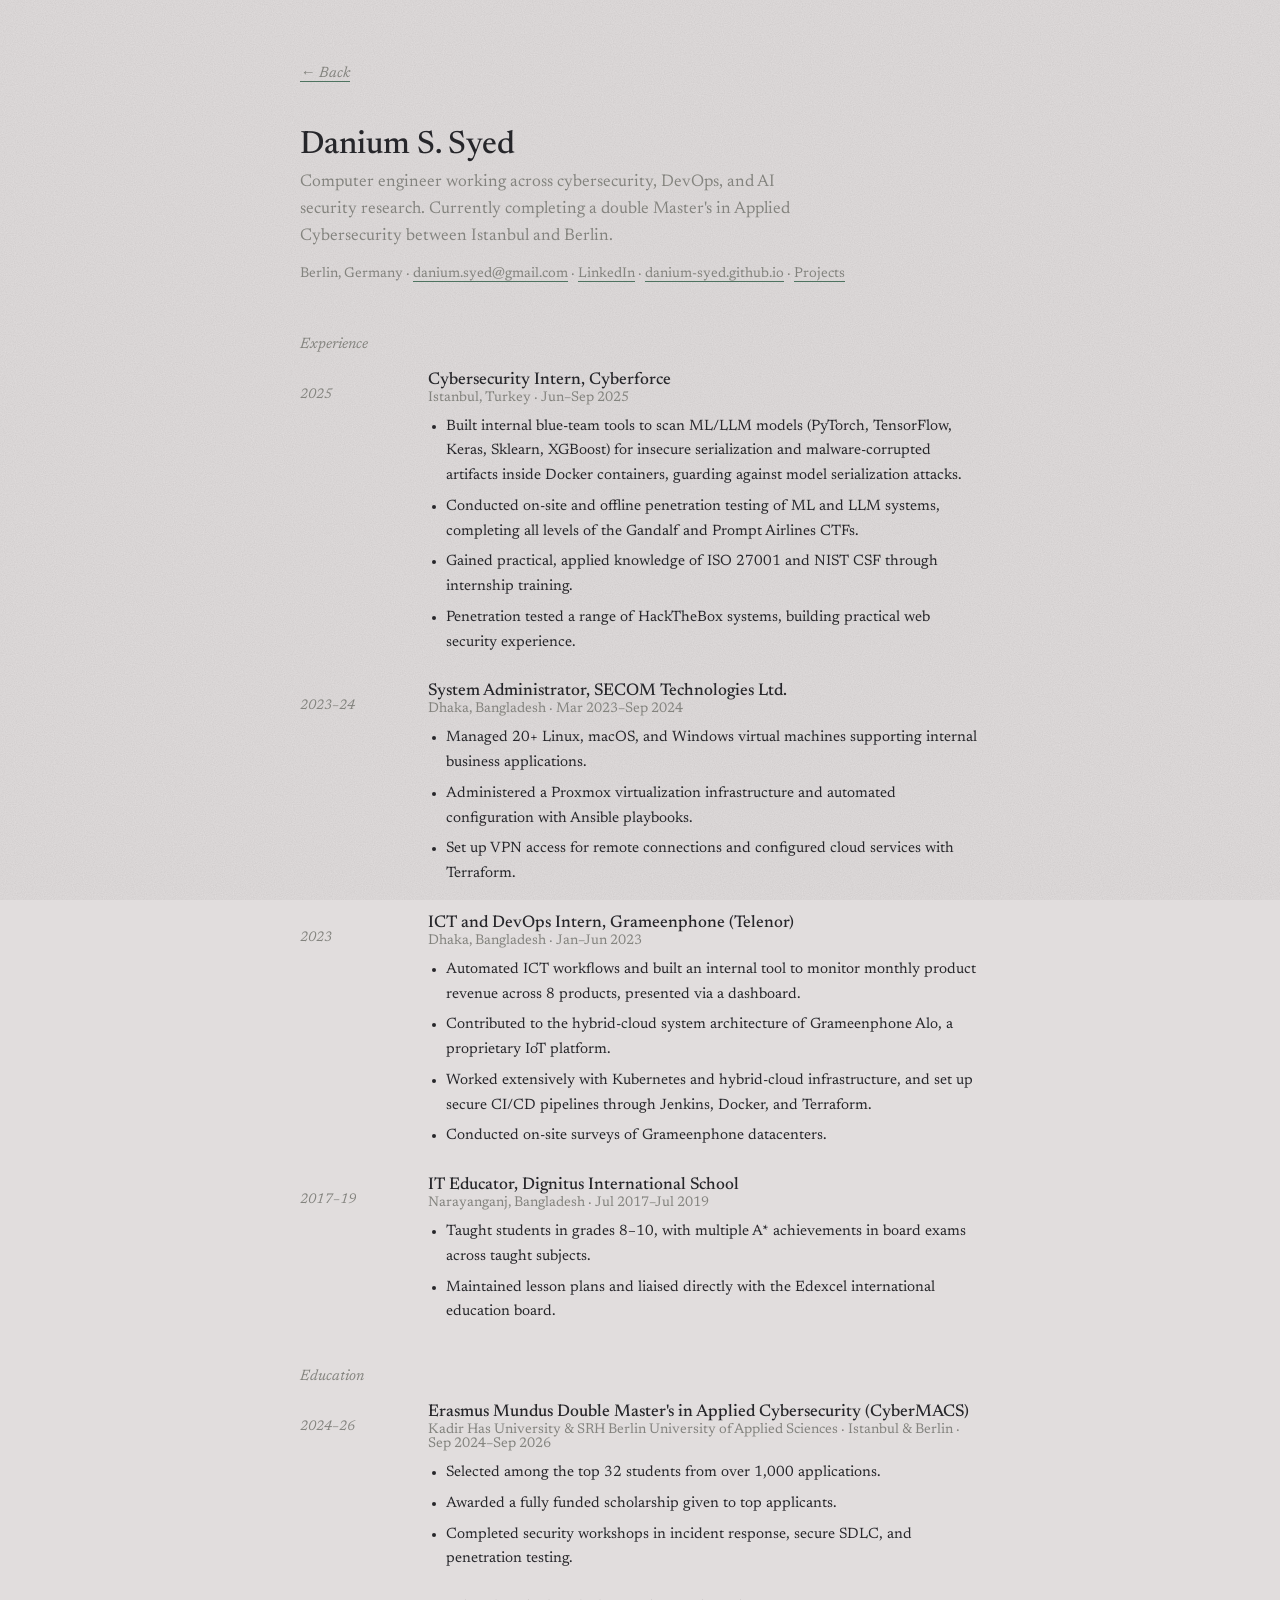
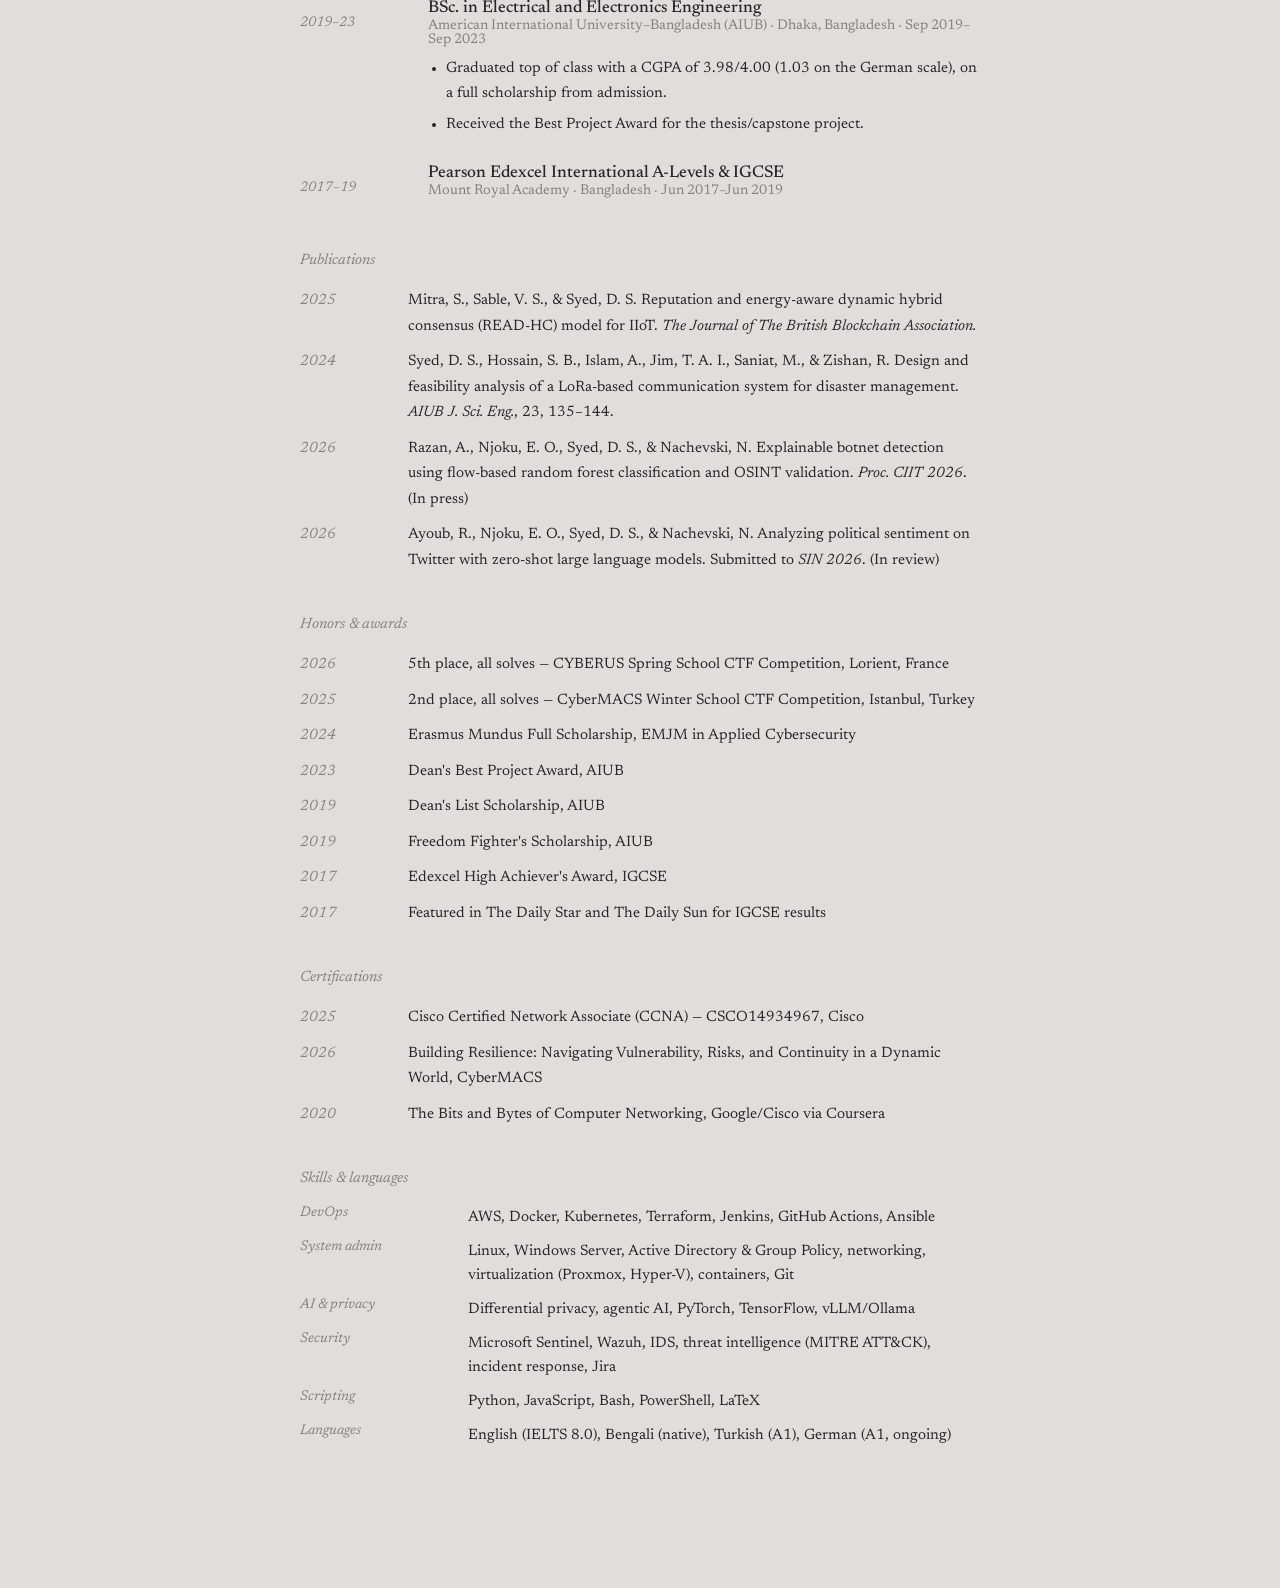
==== commit 8807b687: "Revise CV content and structure Updated the CV page with new title, description, and personal inform" ====
--- a/cv.html
+++ b/cv.html
@@ -3,14 +3,14 @@
 <head>
 <meta charset="UTF-8">
 <meta name="viewport" content="width=device-width, initial-scale=1.0">
-<title>Projects — Danium Syed</title>
-<meta name="description" content="Projects by Danium Syed — security research, infrastructure, and coursework.">
+<title>CV — Danium Syed</title>
+<meta name="description" content="Extended CV of Danium Syed — computer engineer working in cybersecurity, DevOps, and AI security research.">
 <link rel="preconnect" href="https://fonts.googleapis.com">
 <link rel="preconnect" href="https://fonts.gstatic.com" crossorigin>
 <link href="https://fonts.googleapis.com/css2?family=Newsreader:ital,wght@0,400;0,500;1,400&display=swap" rel="stylesheet">
 <link rel="stylesheet" href="assets/css/main.css">
 </head>
-<body class="projects-page">
+<body class="cv-page">
 
   <svg class="grain" xmlns="http://www.w3.org/2000/svg">
     <filter id="grain-filter">
@@ -28,58 +28,43 @@
     <a class="back-link" href="index.html">&larr; Back</a>
 
     <header class="page-header">
-      <h1>Projects</h1>
-      <p class="tagline">Research, infrastructure, and coursework I've built or am building. See the <a href="cv.html">CV</a> for the rest.</p>
+      <h1>Danium S. Syed</h1>
+      <p class="tagline">Computer engineer working across cybersecurity, DevOps, and AI security research. Currently completing a double Master's in Applied Cybersecurity between Istanbul and Berlin.</p>
+      <p class="contact">
+        Berlin, Germany &middot;
+        <a href="mailto:danium.syed@gmail.com">danium.syed@gmail.com</a> &middot;
+        <a href="https://www.linkedin.com/in/danium-syed/">LinkedIn</a> &middot;
+        <a href="https://danium-syed.github.io">danium-syed.github.io</a> &middot;
+        <a href="projects.html">Projects</a>
+      </p>
     </header>
 
     <section>
+      <h2>Experience</h2>
+
       <div class="entry">
-        <p class="when">2026</p>
+        <p class="when">2025</p>
         <div>
-          <p class="role">Security Analysis of ML Artifacts in Containerized AI Supply Chains</p>
-          <p class="place">Master's thesis &middot; Jan&ndash;Sep 2026</p>
+          <p class="role">Cybersecurity Intern, Cyberforce</p>
+          <p class="place">Istanbul, Turkey &middot; Jun&ndash;Sep 2025</p>
           <ul>
-            <li>Measured the prevalence and distribution of embedded model artifacts across Docker ecosystems.</li>
-            <li>Statically analyzed model files (PyTorch, TensorFlow, ONNX, Pickle) for unsafe serialization and code execution vulnerabilities.</li>
-            <li>Built an automated pipeline to extract container filesystems and scan ML artifacts, generating empirical insight into real-world deployment risk.</li>
+            <li>Built internal blue-team tools to scan ML/LLM models (PyTorch, TensorFlow, Keras, Sklearn, XGBoost) for insecure serialization and malware-corrupted artifacts inside Docker containers, guarding against model serialization attacks.</li>
+            <li>Conducted on-site and offline penetration testing of ML and LLM systems, completing all levels of the Gandalf and Prompt Airlines CTFs.</li>
+            <li>Gained practical, applied knowledge of ISO 27001 and NIST CSF through internship training.</li>
+            <li>Penetration tested a range of HackTheBox systems, building practical web security experience.</li>
           </ul>
         </div>
       </div>
 
       <div class="entry">
-        <p class="when">2026</p>
+        <p class="when">2023&ndash;24</p>
         <div>
-          <p class="role">Home SOC Lab</p>
-          <p class="place">Personal &middot; ongoing since May 2026</p>
+          <p class="role">System Administrator, SECOM Technologies Ltd.</p>
+          <p class="place">Dhaka, Bangladesh &middot; Mar 2023&ndash;Sep 2024</p>
           <ul>
-            <li>Built a complete SOC environment using Microsoft Sentinel, Wazuh, Sysmon, Active Directory, and a mix of Windows Server and Linux hosts.</li>
-            <li>Centralized endpoint telemetry into a SIEM for monitoring, and developed incident response playbooks for common attack scenarios.</li>
-          </ul>
-        </div>
-      </div>
-
-      <div class="entry">
-        <p class="when">Ongoing</p>
-        <div>
-          <p class="role">Enterprise HomeLab Infrastructure</p>
-          <p class="place">Personal &middot; since Jun 2021</p>
-          <ul>
-            <li>Built and maintain a multi-node, Debian-based Proxmox homeserver for security research, home automation, and media, with a high-uptime track record.</li>
-            <li>Implemented a reverse proxy with Nginx and VPN access with Wireguard and Tailscale.</li>
-            <li>Maintained reproducible infrastructure through Docker Compose and Ansible.</li>
-          </ul>
-        </div>
-      </div>
-
-      <div class="entry">
-        <p class="when">Coursework</p>
-        <div>
-          <p class="role">CMOS 4-Bit ALU Design and Simulation in Cadence Virtuoso</p>
-          <p class="place">Undergraduate coursework, AIUB</p>
-          <ul>
-            <li>Designed and implemented a fully functional 4-bit ALU from the transistor level using CMOS logic, including arithmetic and logical operation blocks derived from Boolean expressions and truth tables.</li>
-            <li>Developed schematic designs for CMOS logic gates, arithmetic circuits, multiplexers, and control logic in Cadence Virtuoso.</li>
-            <li>Ran transistor-level transient simulations in Cadence Spectre to validate functional correctness, timing behavior, signal integrity, and output response across input combinations.</li>
+            <li>Managed 20+ Linux, macOS, and Windows virtual machines supporting internal business applications.</li>
+            <li>Administered a Proxmox virtualization infrastructure and automated configuration with Ansible playbooks.</li>
+            <li>Set up VPN access for remote connections and configured cloud services with Terraform.</li>
           </ul>
         </div>
       </div>
@@ -87,17 +72,124 @@
       <div class="entry">
         <p class="when">2023</p>
         <div>
-          <p class="role">Long-Range Off-Grid Communication System for Amphibious Rovers</p>
-          <p class="place">Bachelor's capstone project &middot; Jan&ndash;Sep 2023</p>
+          <p class="role">ICT and DevOps Intern, Grameenphone (Telenor)</p>
+          <p class="place">Dhaka, Bangladesh &middot; Jan&ndash;Jun 2023</p>
           <ul>
-            <li>Built a LoRa-based mesh communication system for deployment via amphibious rovers in disaster scenarios.</li>
-            <li>Provided text messaging and location-based communication for affected users in disaster zones.</li>
+            <li>Automated ICT workflows and built an internal tool to monitor monthly product revenue across 8 products, presented via a dashboard.</li>
+            <li>Contributed to the hybrid-cloud system architecture of Grameenphone Alo, a proprietary IoT platform.</li>
+            <li>Worked extensively with Kubernetes and hybrid-cloud infrastructure, and set up secure CI/CD pipelines through Jenkins, Docker, and Terraform.</li>
+            <li>Conducted on-site surveys of Grameenphone datacenters.</li>
+          </ul>
+        </div>
+      </div>
+
+      <div class="entry">
+        <p class="when">2017&ndash;19</p>
+        <div>
+          <p class="role">IT Educator, Dignitus International School</p>
+          <p class="place">Narayanganj, Bangladesh &middot; Jul 2017&ndash;Jul 2019</p>
+          <ul>
+            <li>Taught students in grades 8&ndash;10, with multiple A* achievements in board exams across taught subjects.</li>
+            <li>Maintained lesson plans and liaised directly with the Edexcel international education board.</li>
           </ul>
         </div>
       </div>
     </section>
 
+    <section>
+      <h2>Education</h2>
+
+      <div class="entry">
+        <p class="when">2024&ndash;26</p>
+        <div>
+          <p class="role">Erasmus Mundus Double Master's in Applied Cybersecurity (CyberMACS)</p>
+          <p class="place">Kadir Has University &amp; SRH Berlin University of Applied Sciences &middot; Istanbul &amp; Berlin &middot; Sep 2024&ndash;Sep 2026</p>
+          <ul>
+            <li>Selected among the top 32 students from over 1,000 applications.</li>
+            <li>Awarded a fully funded scholarship given to top applicants.</li>
+            <li>Completed security workshops in incident response, secure SDLC, and penetration testing.</li>
+          </ul>
+        </div>
+      </div>
+
+      <div class="entry">
+        <p class="when">2019&ndash;23</p>
+        <div>
+          <p class="role">BSc. in Electrical and Electronics Engineering</p>
+          <p class="place">American International University&ndash;Bangladesh (AIUB) &middot; Dhaka, Bangladesh &middot; Sep 2019&ndash;Sep 2023</p>
+          <ul>
+            <li>Graduated top of class with a CGPA of 3.98/4.00 (1.03 on the German scale), on a full scholarship from admission.</li>
+            <li>Received the Best Project Award for the thesis/capstone project.</li>
+          </ul>
+        </div>
+      </div>
+
+      <div class="entry">
+        <p class="when">2017&ndash;19</p>
+        <div>
+          <p class="role">Pearson Edexcel International A-Levels &amp; IGCSE</p>
+          <p class="place">Mount Royal Academy &middot; Bangladesh &middot; Jun 2017&ndash;Jun 2019</p>
+        </div>
+      </div>
+    </section>
+
+    <section>
+      <h2>Publications</h2>
+      <ul class="plain-list">
+        <li><span class="when">2025</span>Mitra, S., Sable, V. S., &amp; Syed, D. S. Reputation and energy-aware dynamic hybrid consensus (READ-HC) model for IIoT. <em>The Journal of The British Blockchain Association.</em></li>
+        <li><span class="when">2024</span>Syed, D. S., Hossain, S. B., Islam, A., Jim, T. A. I., Saniat, M., &amp; Zishan, R. Design and feasibility analysis of a LoRa-based communication system for disaster management. <em>AIUB J. Sci. Eng.</em>, 23, 135&ndash;144.</li>
+        <li><span class="when">2026</span>Razan, A., Njoku, E. O., Syed, D. S., &amp; Nachevski, N. Explainable botnet detection using flow-based random forest classification and OSINT validation. <em>Proc. CIIT 2026</em>. (In press)</li>
+        <li><span class="when">2026</span>Ayoub, R., Njoku, E. O., Syed, D. S., &amp; Nachevski, N. Analyzing political sentiment on Twitter with zero-shot large language models. Submitted to <em>SIN 2026</em>. (In review)</li>
+      </ul>
+    </section>
+
+    <section>
+      <h2>Honors &amp; awards</h2>
+      <ul class="plain-list">
+        <li><span class="when">2026</span>5th place, all solves &mdash; CYBERUS Spring School CTF Competition, Lorient, France</li>
+        <li><span class="when">2025</span>2nd place, all solves &mdash; CyberMACS Winter School CTF Competition, Istanbul, Turkey</li>
+        <li><span class="when">2024</span>Erasmus Mundus Full Scholarship, EMJM in Applied Cybersecurity</li>
+        <li><span class="when">2023</span>Dean's Best Project Award, AIUB</li>
+        <li><span class="when">2019</span>Dean's List Scholarship, AIUB</li>
+        <li><span class="when">2019</span>Freedom Fighter's Scholarship, AIUB</li>
+        <li><span class="when">2017</span>Edexcel High Achiever's Award, IGCSE</li>
+        <li><span class="when">2017</span>Featured in The Daily Star and The Daily Sun for IGCSE results</li>
+      </ul>
+    </section>
+
+    <section>
+      <h2>Certifications</h2>
+      <ul class="plain-list">
+        <li><span class="when">2025</span>Cisco Certified Network Associate (CCNA) &mdash; CSCO14934967, Cisco</li>
+        <li><span class="when">2026</span>Building Resilience: Navigating Vulnerability, Risks, and Continuity in a Dynamic World, CyberMACS</li>
+        <li><span class="when">2020</span>The Bits and Bytes of Computer Networking, Google/Cisco via Coursera</li>
+      </ul>
+    </section>
+
+    <section>
+      <h2>Skills &amp; languages</h2>
+      <dl class="skills-grid">
+        <dt>DevOps</dt>
+        <dd>AWS, Docker, Kubernetes, Terraform, Jenkins, GitHub Actions, Ansible</dd>
+
+        <dt>System admin</dt>
+        <dd>Linux, Windows Server, Active Directory &amp; Group Policy, networking, virtualization (Proxmox, Hyper-V), containers, Git</dd>
+
+        <dt>AI &amp; privacy</dt>
+        <dd>Differential privacy, agentic AI, PyTorch, TensorFlow, vLLM/Ollama</dd>
+
+        <dt>Security</dt>
+        <dd>Microsoft Sentinel, Wazuh, IDS, threat intelligence (MITRE ATT&amp;CK), incident response, Jira</dd>
+
+        <dt>Scripting</dt>
+        <dd>Python, JavaScript, Bash, PowerShell, LaTeX</dd>
+
+        <dt>Languages</dt>
+        <dd>English (IELTS 8.0), Bengali (native), Turkish (A1), German (A1, ongoing)</dd>
+      </dl>
+    </section>
+
   </main>
 
 </body>
-</html>+</html>
--- a/assets/css/main.css
+++ b/assets/css/main.css
@@ -1,5 +1,5 @@
 :root {
-  --bg: #EFEEEA;
+  --bg: #E1DDDD;
   --ink: #26262A;
   --ink-muted: #83837E;
   --underline: #4E7360;
@@ -67,7 +67,6 @@
 @media (prefers-reduced-motion: reduce) {
   a { transition: none; }
   main { animation: none; }
-  body.home { animation: none; }
 }
 
 /* ---------- Homepage ---------- */
@@ -78,20 +77,6 @@
   justify-content: center;
   min-height: 100vh;
   padding: 48px 24px;
-  background-color: var(--bg);
-  background-image:
-    radial-gradient(circle at 20% 25%, rgba(143, 194, 163, 0.30), transparent 55%),
-    radial-gradient(circle at 80% 75%, rgba(185, 158, 118, 0.24), transparent 55%),
-    radial-gradient(circle at 50% 50%, rgba(131, 131, 126, 0.18), transparent 60%);
-  background-size: 200% 200%;
-  background-repeat: no-repeat;
-  animation: ambient-shift 34s ease-in-out infinite alternate;
-}
-
-@keyframes ambient-shift {
-  0%   { background-position: 0% 0%,   100% 100%, 50% 50%; }
-  50%  { background-position: 60% 40%, 30% 70%,   40% 60%; }
-  100% { background-position: 100% 100%, 0% 0%,   60% 40%; }
 }
 
 p.intro {
@@ -284,4 +269,4 @@
   .skills-grid dd {
     margin-bottom: 12px;
   }
-}+}
